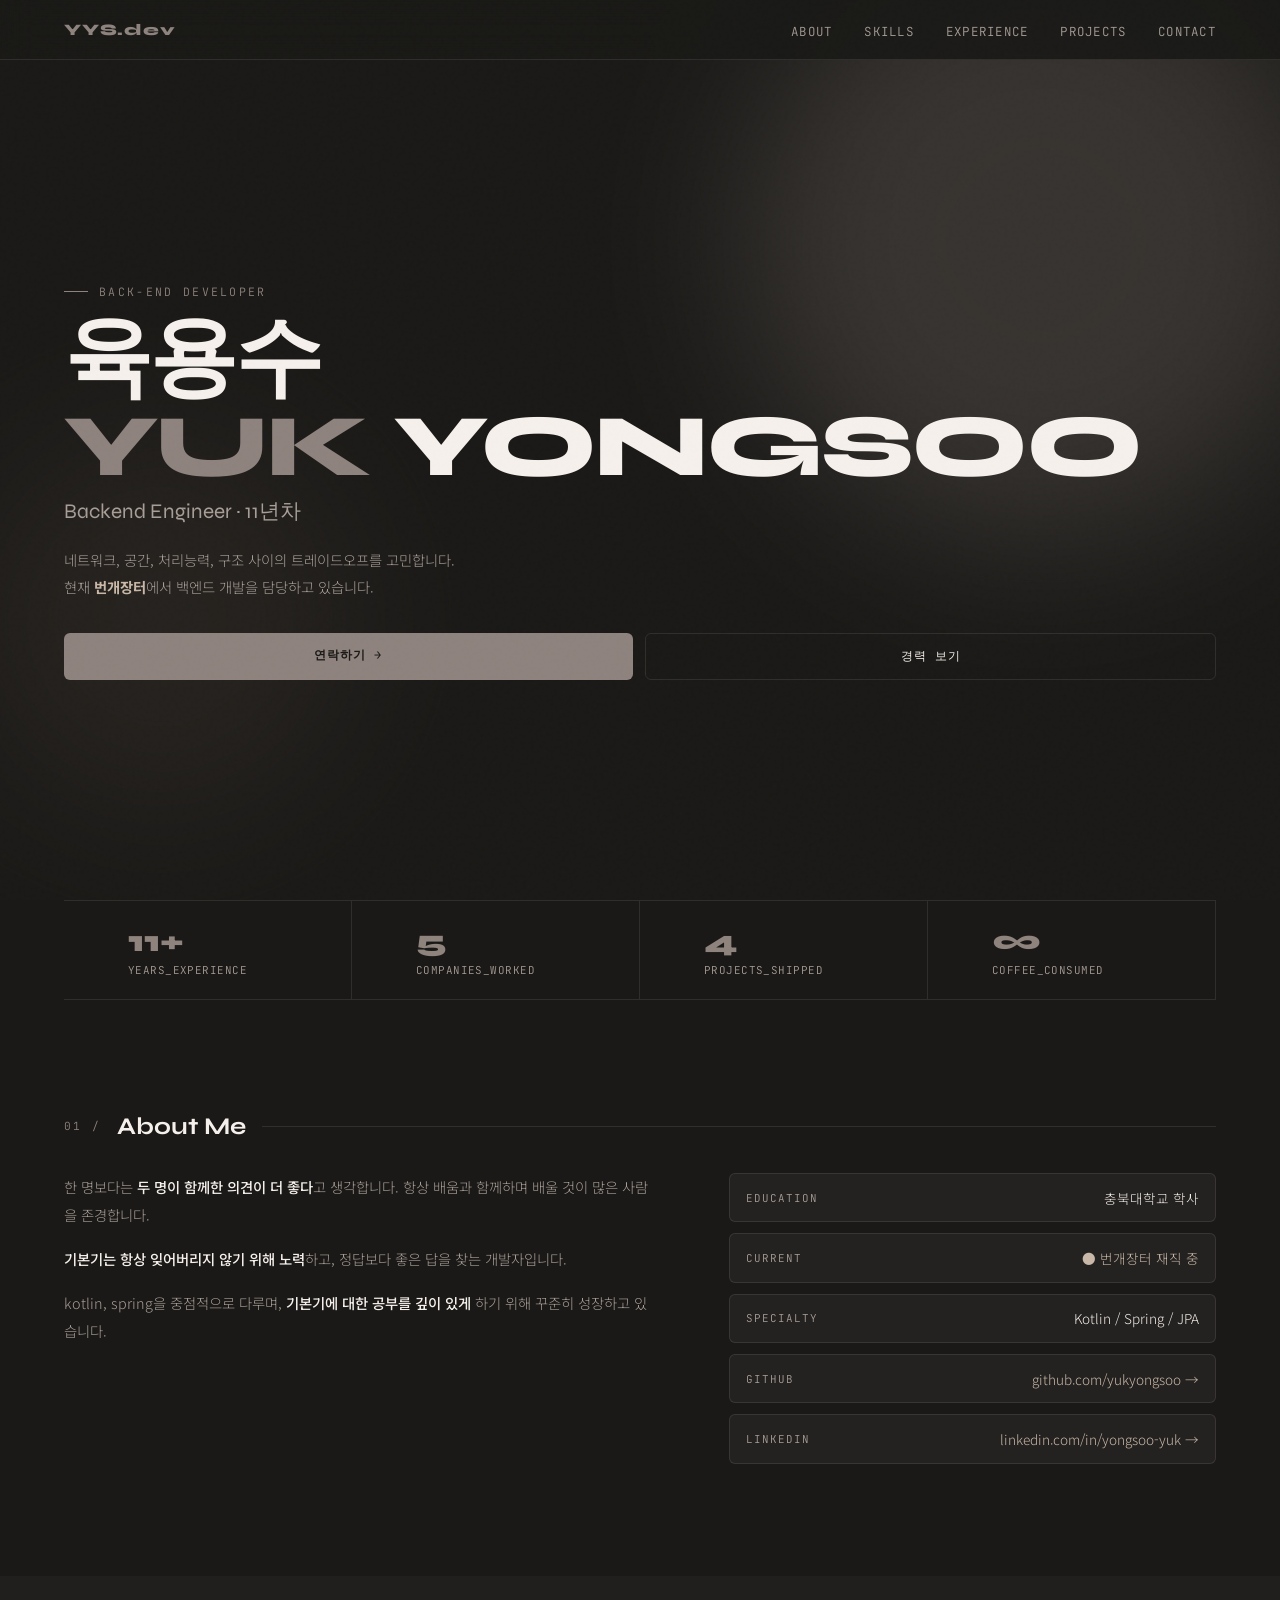
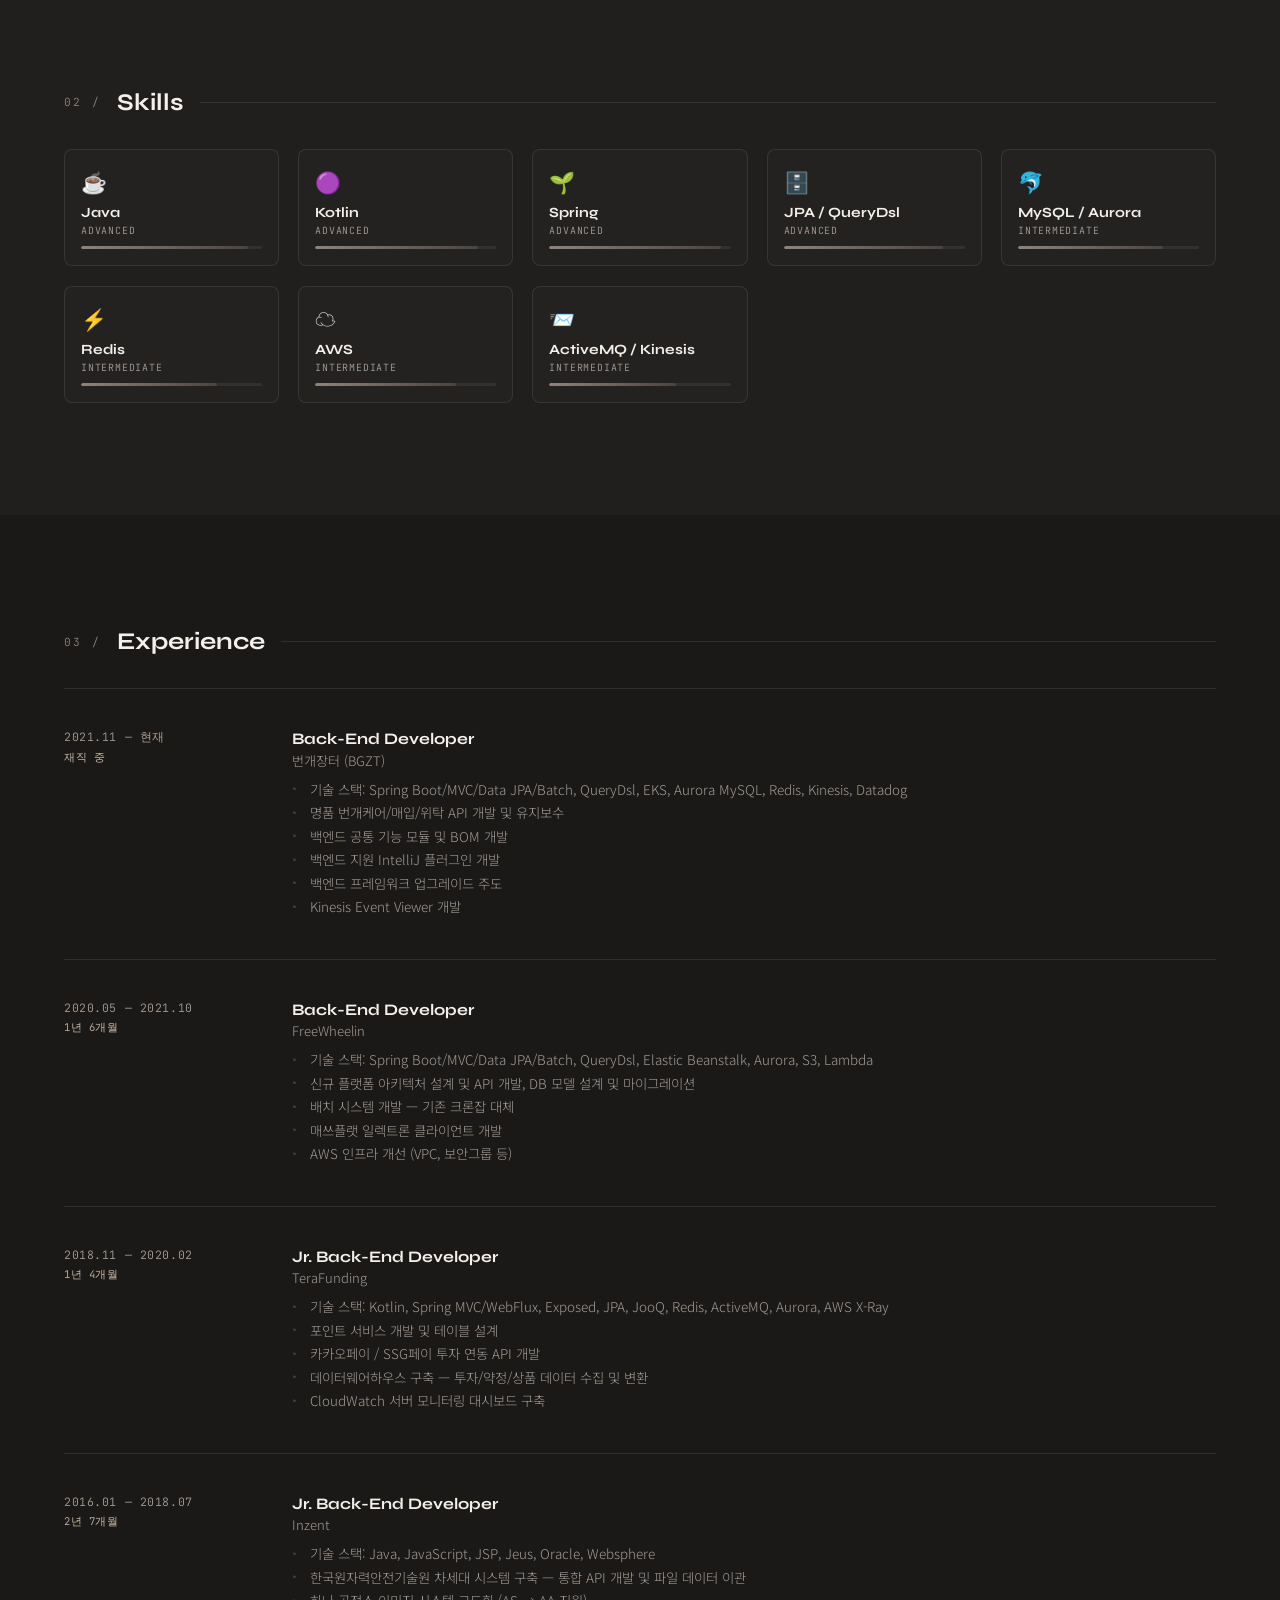
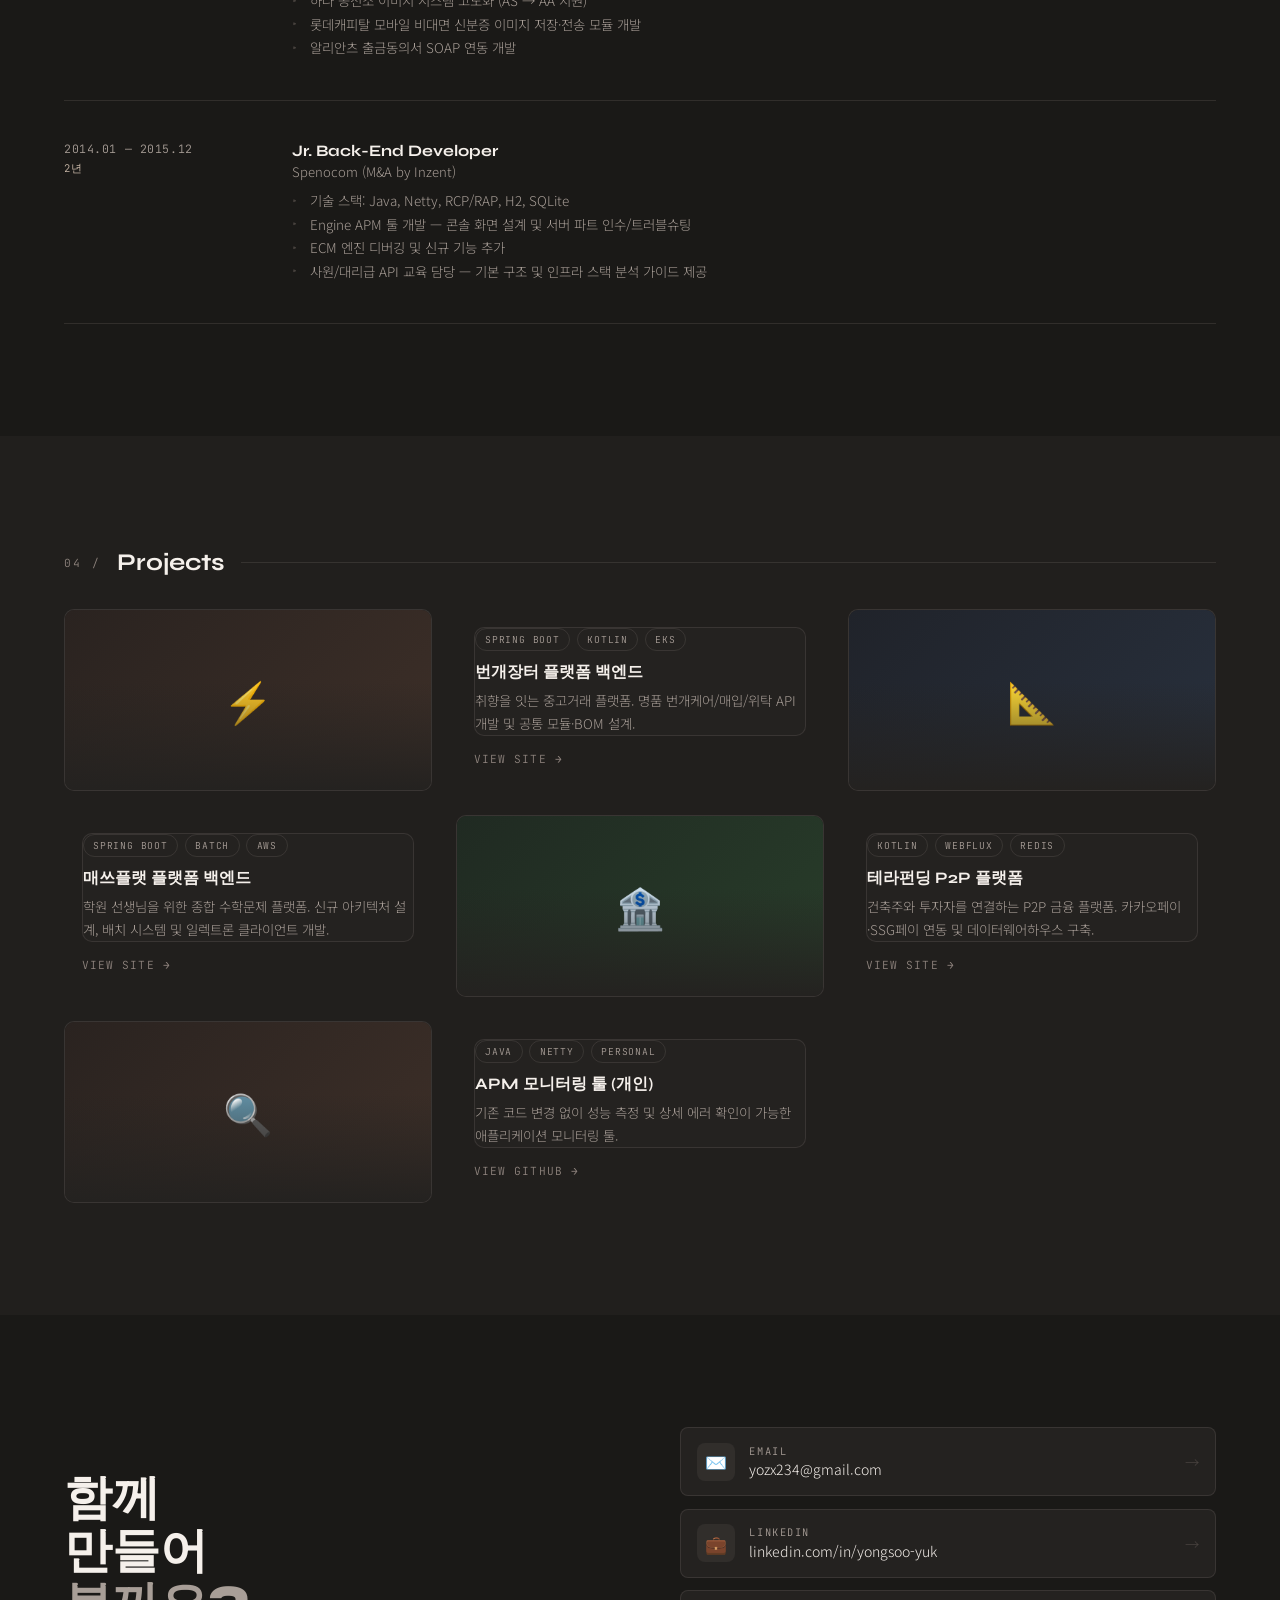
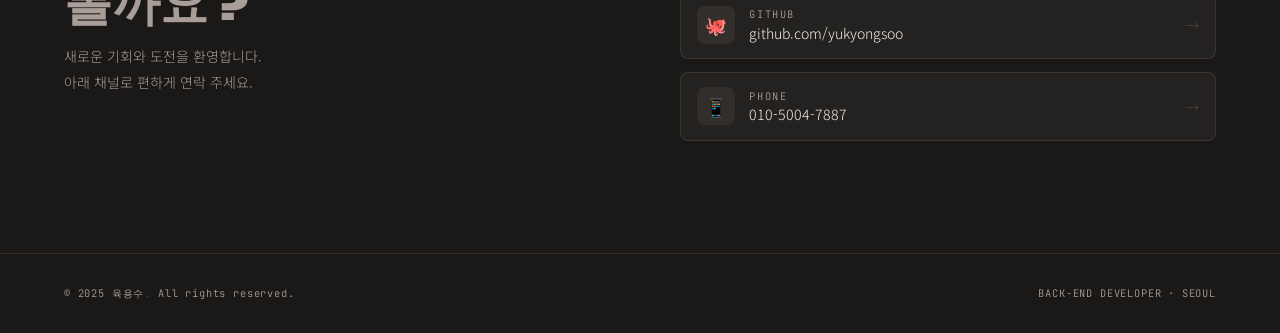
==== index.html @ a0ac0a95 "Add back-to-top button functionality and styles" ====
<!DOCTYPE html>
<html lang="ko">
<head>
  <meta charset="UTF-8" />
  <meta name="viewport" content="width=device-width, initial-scale=1.0"/>
  <title>육용수 | Backend Developer</title>
  <link href="https://fonts.googleapis.com/css2?family=Syne:wght@400;700;800&family=Noto+Sans+KR:wght@300;400;500;700&family=JetBrains+Mono:wght@400;600&display=swap" rel="stylesheet"/>
  <style>
    *, *::before, *::after { box-sizing: border-box; margin: 0; padding: 0; }

    :root {
      --bg: #1a1917;       /* 딥 웜 블랙 - 배경 */
      --bg2: #211f1d;      /* 카드 섹션 배경 */
      --accent: #8e837d;   /* 메인 포인트 — 웜 그레이 */
      --accent2: #c9b8a8;  /* 서브 포인트 — 밝은 샌드 (대비 강화) */
      --text: #f5f0eb;     /* 본문 텍스트 — 더 밝은 크림 */
      --muted: #a89e97;    /* 뮤트 텍스트 — 훨씬 밝게 (가독성 ↑) */
      --card: #242220;     /* 카드 배경 */
      --border: rgba(142,131,125,0.2);
      --sub: #4a4440;
      --px: 1.2rem;
    }

    html { scroll-behavior: smooth; }

    body {
      background: var(--bg);
      color: var(--text);
      font-family: 'Noto Sans KR', sans-serif;
      font-weight: 300;
      overflow-x: hidden;
      font-size: 15px;
    }

    /* ── NOISE OVERLAY ── */
    body::before {
      content: '';
      position: fixed; inset: 0;
      background-image: url("data:image/svg+xml,%3Csvg viewBox='0 0 256 256' xmlns='http://www.w3.org/2000/svg'%3E%3Cfilter id='noise'%3E%3CfeTurbulence type='fractalNoise' baseFrequency='0.9' numOctaves='4' stitchTiles='stitch'/%3E%3C/filter%3E%3Crect width='100%25' height='100%25' filter='url(%23noise)' opacity='0.04'/%3E%3C/svg%3E");
      pointer-events: none; z-index: 9999; opacity: 0.4;
    }

    /* ── NAV (mobile: logo + hamburger) ── */
    nav {
      position: fixed; top: 0; left: 0; right: 0;
      display: flex; justify-content: space-between; align-items: center;
      padding: 1rem var(--px);
      background: rgba(26,25,23,0.92);
      backdrop-filter: blur(16px);
      border-bottom: 1px solid var(--border);
      z-index: 200;
      animation: fadeDown 0.8s ease both;
    }
    .nav-logo {
      font-family: 'Syne', sans-serif;
      font-weight: 800; font-size: 1rem;
      letter-spacing: 0.05em;
      color: var(--accent);
    }

    /* hamburger */
    .hamburger {
      display: flex; flex-direction: column; gap: 5px;
      cursor: pointer; padding: 4px; background: none; border: none;
    }
    .hamburger span {
      display: block; width: 22px; height: 2px;
      background: var(--text); border-radius: 2px;      transition: all 0.3s;
    }
    .hamburger.open span:nth-child(1) { transform: translateY(7px) rotate(45deg); }
    .hamburger.open span:nth-child(2) { opacity: 0; }
    .hamburger.open span:nth-child(3) { transform: translateY(-7px) rotate(-45deg); }

    /* mobile drawer */
    .nav-drawer {
      position: fixed; top: 57px; left: 0; right: 0; bottom: 0;
      background: rgba(26,25,23,0.98);
      backdrop-filter: blur(20px);
      display: flex; flex-direction: column; justify-content: center; align-items: center;
      gap: 2.5rem;
      transform: translateX(100%);
      transition: transform 0.4s cubic-bezier(0.4,0,0.2,1);
      z-index: 199;
    }
    .nav-drawer.open { transform: translateX(0); }
    .nav-drawer a {
      font-family: 'Syne', sans-serif;
      font-size: 1.8rem; font-weight: 700;
      color: var(--muted); text-decoration: none;
      transition: color 0.3s;
    }
    .nav-drawer a:hover { color: var(--accent); }

    /* desktop nav links (hidden on mobile) */
    .nav-links { display: none; }

    /* ── HERO ── */
    .hero {
      min-height: 100svh;
      display: flex; flex-direction: column; justify-content: flex-end;
      padding: 5rem var(--px) 3rem;
      position: relative;
      overflow: hidden;
    }
    .hero-orb {
      position: absolute; border-radius: 50%;
      filter: blur(80px); opacity: 0.25; pointer-events: none;
    }
    .orb1 { width: 300px; height: 300px; background: #8e837d; top: -60px; right: -60px; }
    .orb2 { width: 250px; height: 250px; background: #4a3f38; bottom: 80px; left: -40px; }

    .hero-tag {
      font-family: 'JetBrains Mono', monospace;
      font-size: 0.72rem; color: var(--accent);
      letter-spacing: 0.2em; margin-bottom: 1rem;
      display: flex; align-items: center; gap: 0.7rem;
      animation: fadeUp 0.8s 0.2s ease both;
    }
    .hero-tag::before {
      content: ''; width: 1.5rem; height: 1px; background: var(--accent);
    }

    .hero-name {
      font-family: 'Syne', sans-serif;
      font-size: clamp(2.2rem, 10vw, 5.5rem);
      font-weight: 800; line-height: 1.0;
      letter-spacing: -0.03em;
      animation: fadeUp 0.8s 0.35s ease both;
    }
    .hero-name span { color: var(--accent); }

    .hero-title {
      font-family: 'Syne', sans-serif;
      font-size: clamp(1rem, 4vw, 1.3rem);
      color: var(--muted); font-weight: 400;
      margin-top: 0.4rem;
      animation: fadeUp 0.8s 0.5s ease both;
    }

    .hero-desc {
      line-height: 1.85;
      color: var(--muted); margin-top: 1.4rem; font-size: 0.9rem;
      animation: fadeUp 0.8s 0.65s ease both;
    }

    .hero-cta {
      display: flex; gap: 0.8rem; margin-top: 2rem;
      animation: fadeUp 0.8s 0.8s ease both;
    }
    .btn {
      flex: 1; text-align: center;
      padding: 0.9rem 1rem; border-radius: 6px;
      font-family: 'JetBrains Mono', monospace;
      font-size: 0.75rem; letter-spacing: 0.08em;
      cursor: pointer; transition: all 0.3s; text-decoration: none;
      -webkit-tap-highlight-color: transparent;
    }
    .btn-primary {
      background: var(--accent); color: #1a1917;
      border: none; font-weight: 600;
    }
    .btn-primary:active { background: var(--accent2); transform: scale(0.97); }
    .btn-outline {
      background: transparent; color: var(--text);
      border: 1px solid var(--border);
    }
    .btn-outline:active { border-color: var(--accent); color: var(--accent); }

    /* ── STATS BAR (2x2 grid on mobile) ── */
    .stats {
      display: grid; grid-template-columns: 1fr 1fr;
      border-top: 1px solid var(--border);
      border-left: 1px solid var(--border);
      margin: 0;
      animation: fadeUp 0.8s 1s ease both;
    }
    .stat {
      padding: 1.4rem var(--px);
      border-right: 1px solid var(--border);
      border-bottom: 1px solid var(--border);
      transition: background 0.3s;
    }
    .stat:active { background: var(--card); }
    .stat-num {
      font-family: 'Syne', sans-serif;
      font-size: 1.9rem; font-weight: 800;
      color: var(--accent);
    }
    .stat-label {
      font-size: 0.68rem; color: var(--muted);
      margin-top: 0.2rem; font-family: 'JetBrains Mono', monospace;
      letter-spacing: 0.04em;
    }

    /* ── SECTION COMMON ── */
    section { padding: 3.5rem var(--px); }
    .section-header {
      display: flex; align-items: center; gap: 1rem;
      margin-bottom: 2rem;
    }
    .section-num {
      font-family: 'JetBrains Mono', monospace;
      font-size: 0.7rem; color: var(--accent); letter-spacing: 0.2em;
      white-space: nowrap;
    }
    .section-title {
      font-family: 'Syne', sans-serif;
      font-size: 1.5rem; font-weight: 700;
    }
    .section-line { flex: 1; height: 1px; background: var(--border); }

    /* ── ABOUT (stacked on mobile) ── */
    .about-grid {
      display: flex; flex-direction: column; gap: 2rem;
    }
    .about-text { line-height: 1.95; color: var(--muted); font-size: 0.9rem; }
    .about-text p + p { margin-top: 1rem; }
    .about-text strong { color: var(--text); font-weight: 500; }

    .info-list { display: flex; flex-direction: column; gap: 0.7rem; }
    .info-item {
      display: flex; justify-content: space-between; align-items: center;
      padding: 0.85rem 1rem;
      background: var(--card); border: 1px solid var(--border);
      border-radius: 6px; transition: border-color 0.3s;
      gap: 1rem;
    }
    .info-item:active { border-color: var(--sub); }
    .info-key {
      font-family: 'JetBrains Mono', monospace;
      font-size: 0.68rem; color: var(--muted); letter-spacing: 0.1em;
      flex-shrink: 0;
    }
    .info-val { font-size: 0.85rem; color: var(--text); text-align: right; }

    /* ── SKILLS (2 col grid) ── */
    .skills-grid {
      display: grid; grid-template-columns: 1fr 1fr; gap: 0.8rem;
    }
    .skill-card {
      background: var(--card); border: 1px solid var(--border);
      border-radius: 8px; padding: 1rem;
      transition: all 0.3s; position: relative; overflow: hidden;
    }
    .skill-card::after {
      content: ''; position: absolute;
      bottom: 0; left: 0; right: 0; height: 2px;
      background: linear-gradient(90deg, var(--accent), var(--sub));
      transform: scaleX(0); transform-origin: left;
      transition: transform 0.4s;
    }
    .skill-card:active { border-color: rgba(142,131,125,0.5); }
    .skill-card:active::after { transform: scaleX(1); }
    .skill-icon { font-size: 1.3rem; margin-bottom: 0.5rem; }
    .skill-name {
      font-family: 'Syne', sans-serif;
      font-size: 0.88rem; font-weight: 700; margin-bottom: 0.2rem;
    }
    .skill-level {
      font-family: 'JetBrains Mono', monospace;
      font-size: 0.62rem; color: var(--muted); letter-spacing: 0.08em;
    }
    .skill-bar {
      margin-top: 0.6rem; height: 3px;
      background: rgba(142,131,125,0.15); border-radius: 99px; overflow: hidden;
    }
    .skill-fill {
      height: 100%;
      background: linear-gradient(90deg, var(--accent), var(--sub));
      border-radius: 99px;
      animation: barFill 1.2s ease both;
    }

    /* ── PROJECTS (single col scroll on mobile) ── */
    .projects-grid {
      display: flex; flex-direction: column; gap: 1rem;
    }
    .project-card {
      background: var(--card); border: 1px solid var(--border);
      border-radius: 10px; overflow: hidden;
      transition: all 0.3s; cursor: pointer;
    }
    .project-card:active { border-color: var(--accent); }
    .project-thumb {
      height: 130px; display: flex; align-items: center; justify-content: center;
      font-size: 2.5rem; position: relative; overflow: hidden;
    }
    .project-thumb::after {
      content: ''; position: absolute; inset: 0;
      background: linear-gradient(180deg, transparent 40%, var(--card));
    }
    .p1 { background: linear-gradient(135deg, #2a2320, #3d2f28); }
    .p2 { background: linear-gradient(135deg, #20232a, #28303d); }
    .p3 { background: linear-gradient(135deg, #202a22, #283d2a); }
    .project-body { padding: 1.1rem; }
    .project-tags { display: flex; gap: 0.4rem; flex-wrap: wrap; margin-bottom: 0.7rem; }
    .tag {
      font-family: 'JetBrains Mono', monospace;
      font-size: 0.6rem; letter-spacing: 0.08em;
      padding: 0.25rem 0.6rem; border-radius: 99px;
      border: 1px solid var(--border); color: var(--muted);
    }
    .project-name {
      font-family: 'Syne', sans-serif;
      font-size: 1rem; font-weight: 700; margin-bottom: 0.4rem;
    }
    .project-desc { font-size: 0.84rem; color: var(--muted); line-height: 1.7; }
    .project-link {
      display: inline-flex; align-items: center; gap: 0.4rem;
      margin-top: 1rem;
      font-family: 'JetBrains Mono', monospace;
      font-size: 0.7rem; color: var(--accent); letter-spacing: 0.1em;
      text-decoration: none;
    }

    /* ── EXPERIENCE (stacked on mobile) ── */
    .exp-list { display: flex; flex-direction: column; gap: 0; }
    .exp-item {
      display: flex; flex-direction: column;
      gap: 0.6rem; padding: 1.8rem 0;
      border-bottom: 1px solid var(--border);
    }
    .exp-item:first-child { border-top: 1px solid var(--border); }
    .exp-period {
      font-family: 'JetBrains Mono', monospace;
      font-size: 0.72rem; color: var(--muted); letter-spacing: 0.05em;
      display: flex; align-items: center; gap: 0.8rem;
    }
    .exp-period span {
      display: inline-block; color: var(--accent2);
      background: rgba(142,131,125,0.12); padding: 0.15rem 0.5rem;
      border-radius: 4px; font-size: 0.66rem;
    }
    .exp-role {
      font-family: 'Syne', sans-serif;
      font-size: 1rem; font-weight: 700; margin-bottom: 0.15rem;
    }
    .exp-company { font-size: 0.82rem; color: var(--muted); margin-bottom: 0.5rem; }
    .exp-bullets { list-style: none; }
    .exp-bullets li {
      font-size: 0.84rem; color: var(--muted); line-height: 1.75;
      padding-left: 1.1rem; position: relative;
    }
    .exp-bullets li::before {
      content: '▸'; position: absolute; left: 0; color: var(--sub); font-size: 0.65rem; top: 0.1rem;
    }

    /* ── CONTACT (stacked) ── */
    .contact-wrap {
      display: flex; flex-direction: column; gap: 2rem;
    }
    .contact-headline {
      font-family: 'Syne', sans-serif;
      font-size: clamp(2.2rem, 11vw, 3rem); font-weight: 800; line-height: 1.1;
    }
    .contact-headline span { color: var(--muted); }
    .contact-sub { color: var(--muted); margin-top: 0.8rem; font-size: 0.88rem; line-height: 1.8; }
    .contact-links { display: flex; flex-direction: column; gap: 0.8rem; }
    .contact-link {
      display: flex; align-items: center; gap: 0.9rem;
      padding: 0.9rem 1rem;
      background: var(--card); border: 1px solid var(--border);
      border-radius: 8px; text-decoration: none;
      transition: all 0.2s;
      -webkit-tap-highlight-color: transparent;
    }
    .contact-link:active { border-color: var(--accent); background: rgba(142,131,125,0.06); }
    .cl-icon {
      width: 38px; height: 38px; flex-shrink: 0;
      background: rgba(142,131,125,0.12); border-radius: 8px;
      display: flex; align-items: center; justify-content: center;
      font-size: 1.1rem;
    }
    .cl-info { flex: 1; min-width: 0; }
    .cl-label {
      font-family: 'JetBrains Mono', monospace;
      font-size: 0.65rem; color: var(--muted); letter-spacing: 0.15em;
    }
    .cl-val { font-size: 0.88rem; color: var(--text); margin-top: 0.1rem; white-space: nowrap; overflow: hidden; text-overflow: ellipsis; }
    .cl-arrow { color: var(--sub); font-size: 0.9rem; flex-shrink: 0; }

    /* ── FOOTER ── */
    footer {
      padding: 1.5rem var(--px);
      border-top: 1px solid var(--border);
      display: flex; flex-direction: column; gap: 0.3rem; align-items: center; text-align: center;
    }
    footer p {
      font-family: 'JetBrains Mono', monospace;
      font-size: 0.65rem; color: var(--muted); letter-spacing: 0.08em;
    }
    .footer-dot { color: var(--sub); }

    /* ── ANIMATIONS ── */
    @keyframes fadeUp {
      from { opacity: 0; transform: translateY(24px); }
      to   { opacity: 1; transform: translateY(0); }
    }
    @keyframes fadeDown {
      from { opacity: 0; transform: translateY(-16px); }
      to   { opacity: 1; transform: translateY(0); }
    }
    @keyframes barFill {
      from { width: 0; }
    }

    /* scroll reveal */
    .reveal {
      opacity: 0; transform: translateY(30px);
      transition: opacity 0.8s ease, transform 0.8s ease;
    }

    /* ── DESKTOP BREAKPOINT ── */
    @media (min-width: 768px) {
      :root { --px: 4rem; }
      nav { padding: 1.2rem 4rem; }
      .hamburger { display: none; }
      .nav-drawer { display: none !important; }
      .nav-links {
        display: flex; gap: 2rem; list-style: none;
        position: static; background: none; transform: none;
      }
      .nav-links a {
        font-family: 'JetBrains Mono', monospace;
        font-size: 0.78rem; color: var(--muted);
        text-decoration: none; letter-spacing: 0.1em;
        transition: color 0.3s;
      }
      .nav-links a:hover { color: var(--accent); }
      .hero { padding: 10rem 4rem 6rem; justify-content: center; }
      .orb1 { width: 600px; height: 600px; }
      .orb2 { width: 400px; height: 400px; }
      .stats { grid-template-columns: 1fr 1fr 1fr 1fr; border-left: none; margin: 0 4rem; }
      section { padding: 7rem 4rem; }
      .about-grid { display: grid; grid-template-columns: 1.2fr 1fr; gap: 5rem; }
      .skills-grid { grid-template-columns: repeat(auto-fill, minmax(200px, 1fr)); gap: 1.2rem; }
      .projects-grid { display: grid; grid-template-columns: repeat(auto-fill, minmax(320px, 1fr)); gap: 1.5rem; flex-direction: unset; }
      .exp-item { flex-direction: row; gap: 3rem; padding: 2.5rem 0; }
      .exp-period { flex-shrink: 0; width: 180px; flex-direction: column; display: block; }
      .exp-period span { display: block; margin-top: 0.3rem; background: none; padding: 0; }
      .contact-wrap { display: grid; grid-template-columns: 1fr 1fr; gap: 5rem; align-items: center; }
      footer { flex-direction: row; justify-content: space-between; padding: 2rem 4rem; }
      .project-thumb { height: 180px; }
    }
    .reveal.visible { opacity: 1; transform: none; }  
    .top-btn {
  position: fixed; bottom: 1.5rem; right: 1.5rem;
  width: 44px; height: 44px; border-radius: 50%;
  background: var(--accent); color: var(--bg);
  display: flex; align-items: center; justify-content: center;
  font-size: 1.1rem; font-weight: 700;
  text-decoration: none;
  box-shadow: 0 4px 20px rgba(0,0,0,0.3);
  opacity: 0; pointer-events: none;
  transition: opacity 0.3s, transform 0.3s;
  z-index: 150;
}
.top-btn.visible { opacity: 1; pointer-events: auto; }
.top-btn:hover { transform: translateY(-3px); background: var(--accent2); }
  </style>
</head>
<body>

<!-- NAV -->
<nav>
  <div class="nav-logo">YYS.dev</div>
  <ul class="nav-links">
    <li><a href="#about">ABOUT</a></li>
    <li><a href="#skills">SKILLS</a></li>
    <li><a href="#experience">EXPERIENCE</a></li>
    <li><a href="#projects">PROJECTS</a></li>
    <li><a href="#contact">CONTACT</a></li>
  </ul>
  <button class="hamburger" id="hamburger" aria-label="메뉴 열기">
    <span></span><span></span><span></span>
  </button>
</nav>

<!-- MOBILE DRAWER -->
<div class="nav-drawer" id="navDrawer">
  <a href="#about" class="drawer-link">ABOUT</a>
  <a href="#skills" class="drawer-link">SKILLS</a>
  <a href="#experience" class="drawer-link">EXPERIENCE</a>
  <a href="#projects" class="drawer-link">PROJECTS</a>
  <a href="#contact" class="drawer-link">CONTACT</a>
</div>

<!-- HERO -->
<section class="hero">
  <div class="hero-orb orb1"></div>
  <div class="hero-orb orb2"></div>
  <p class="hero-tag">BACK-END DEVELOPER</p>
  <h1 class="hero-name">육용수<br><span>YUK</span> YONGSOO</h1>
  <p class="hero-title">Backend Engineer · 11년차</p>
  <p class="hero-desc">
    네트워크, 공간, 처리능력, 구조 사이의 트레이드오프를 고민합니다.<br>
    현재 <strong style="color:var(--accent2)">번개장터</strong>에서 백엔드 개발을 담당하고 있습니다.
  </p>
  <div class="hero-cta">
    <a href="#contact" class="btn btn-primary">연락하기 →</a>
    <a href="#experience" class="btn btn-outline">경력 보기</a>
  </div>
</section>

<!-- STATS -->
<div class="stats reveal">
  <div class="stat">
    <div class="stat-num">11+</div>
    <div class="stat-label">YEARS_EXPERIENCE</div>
  </div>
  <div class="stat">
    <div class="stat-num">5</div>
    <div class="stat-label">COMPANIES_WORKED</div>
  </div>
  <div class="stat">
    <div class="stat-num">4</div>
    <div class="stat-label">PROJECTS_SHIPPED</div>
  </div>
  <div class="stat">
    <div class="stat-num">∞</div>
    <div class="stat-label">COFFEE_CONSUMED</div>
  </div>
</div>

<!-- ABOUT -->
<section id="about">
  <div class="section-header reveal">
    <span class="section-num">01 /</span>
    <h2 class="section-title">About Me</h2>
    <div class="section-line"></div>
  </div>
  <div class="about-grid reveal">
    <div class="about-text">
      <p>한 명보다는 <strong>두 명이 함께한 의견이 더 좋다</strong>고 생각합니다. 항상 배움과 함께하며 배울 것이 많은 사람을 존경합니다.</p>
      <p><strong>기본기는 항상 잊어버리지 않기 위해 노력</strong>하고, 정답보다 좋은 답을 찾는 개발자입니다.</p>
      <p>kotlin, spring을 중점적으로 다루며, <strong>기본기에 대한 공부를 깊이 있게</strong> 하기 위해 꾸준히 성장하고 있습니다.</p>
    </div>
    <div class="info-list">
      <div class="info-item">
        <span class="info-key">EDUCATION</span>
        <span class="info-val">충북대학교 학사</span>
      </div>
      <div class="info-item">
        <span class="info-key">CURRENT</span>
        <span class="info-val" style="color:var(--accent2)">● 번개장터 재직 중</span>
      </div>
      <div class="info-item">
        <span class="info-key">SPECIALTY</span>
        <span class="info-val">Kotlin / Spring / JPA</span>
      </div>
      <a href="https://github.com/yukyongsoo" target="_blank" class="info-item" style="text-decoration:none;">
        <span class="info-key">GITHUB</span>
        <span class="info-val" style="color:var(--accent2)">github.com/yukyongsoo →</span>
      </a>
      <a href="https://www.linkedin.com/in/yongsoo-yuk-320853166" target="_blank" class="info-item" style="text-decoration:none;">
        <span class="info-key">LINKEDIN</span>
        <span class="info-val" style="color:var(--accent2)">linkedin.com/in/yongsoo-yuk →</span>
      </a>
    </div>
  </div>
</section>

<!-- SKILLS -->
<section id="skills" style="background: var(--bg2);">
  <div class="section-header reveal">
    <span class="section-num">02 /</span>
    <h2 class="section-title">Skills</h2>
    <div class="section-line"></div>
  </div>
  <div class="skills-grid reveal">
    <div class="skill-card">
      <div class="skill-icon">☕</div>
      <div class="skill-name">Java</div>
      <div class="skill-level">ADVANCED</div>
      <div class="skill-bar"><div class="skill-fill" style="width:92%"></div></div>
    </div>
    <div class="skill-card">
      <div class="skill-icon">🟣</div>
      <div class="skill-name">Kotlin</div>
      <div class="skill-level">ADVANCED</div>
      <div class="skill-bar"><div class="skill-fill" style="width:90%"></div></div>
    </div>
    <div class="skill-card">
      <div class="skill-icon">🌱</div>
      <div class="skill-name">Spring</div>
      <div class="skill-level">ADVANCED</div>
      <div class="skill-bar"><div class="skill-fill" style="width:95%"></div></div>
    </div>
    <div class="skill-card">
      <div class="skill-icon">🗄️</div>
      <div class="skill-name">JPA / QueryDsl</div>
      <div class="skill-level">ADVANCED</div>
      <div class="skill-bar"><div class="skill-fill" style="width:88%"></div></div>
    </div>
    <div class="skill-card">
      <div class="skill-icon">🐬</div>
      <div class="skill-name">MySQL / Aurora</div>
      <div class="skill-level">INTERMEDIATE</div>
      <div class="skill-bar"><div class="skill-fill" style="width:80%"></div></div>
    </div>
    <div class="skill-card">
      <div class="skill-icon">⚡</div>
      <div class="skill-name">Redis</div>
      <div class="skill-level">INTERMEDIATE</div>
      <div class="skill-bar"><div class="skill-fill" style="width:75%"></div></div>
    </div>
    <div class="skill-card">
      <div class="skill-icon">☁️</div>
      <div class="skill-name">AWS</div>
      <div class="skill-level">INTERMEDIATE</div>
      <div class="skill-bar"><div class="skill-fill" style="width:78%"></div></div>
    </div>
    <div class="skill-card">
      <div class="skill-icon">📨</div>
      <div class="skill-name">ActiveMQ / Kinesis</div>
      <div class="skill-level">INTERMEDIATE</div>
      <div class="skill-bar"><div class="skill-fill" style="width:70%"></div></div>
    </div>
  </div>
</section>

<!-- EXPERIENCE -->
<section id="experience">
  <div class="section-header reveal">
    <span class="section-num">03 /</span>
    <h2 class="section-title">Experience</h2>
    <div class="section-line"></div>
  </div>
  <div class="exp-list reveal">
    <div class="exp-item">
      <div class="exp-period">
        2021.11 — 현재
        <span>재직 중</span>
      </div>
      <div>
        <div class="exp-role">Back-End Developer</div>
        <div class="exp-company">번개장터 (BGZT)</div>
        <ul class="exp-bullets">
          <li>기술 스택: Spring Boot/MVC/Data JPA/Batch, QueryDsl, EKS, Aurora MySQL, Redis, Kinesis, Datadog</li>
          <li>명품 번개케어/매입/위탁 API 개발 및 유지보수</li>
          <li>백엔드 공통 기능 모듈 및 BOM 개발</li>
          <li>백엔드 지원 IntelliJ 플러그인 개발</li>
          <li>백엔드 프레임워크 업그레이드 주도</li>
          <li>Kinesis Event Viewer 개발</li>
        </ul>
      </div>
    </div>
    <div class="exp-item">
      <div class="exp-period">
        2020.05 — 2021.10
        <span>1년 6개월</span>
      </div>
      <div>
        <div class="exp-role">Back-End Developer</div>
        <div class="exp-company">FreeWheelin</div>
        <ul class="exp-bullets">
          <li>기술 스택: Spring Boot/MVC/Data JPA/Batch, QueryDsl, Elastic Beanstalk, Aurora, S3, Lambda</li>
          <li>신규 플랫폼 아키텍처 설계 및 API 개발, DB 모델 설계 및 마이그레이션</li>
          <li>배치 시스템 개발 — 기존 크론잡 대체</li>
          <li>매쓰플랫 일렉트론 클라이언트 개발</li>
          <li>AWS 인프라 개선 (VPC, 보안그룹 등)</li>
        </ul>
      </div>
    </div>
    <div class="exp-item">
      <div class="exp-period">
        2018.11 — 2020.02
        <span>1년 4개월</span>
      </div>
      <div>
        <div class="exp-role">Jr. Back-End Developer</div>
        <div class="exp-company">TeraFunding</div>
        <ul class="exp-bullets">
          <li>기술 스택: Kotlin, Spring MVC/WebFlux, Exposed, JPA, JooQ, Redis, ActiveMQ, Aurora, AWS X-Ray</li>
          <li>포인트 서비스 개발 및 테이블 설계</li>
          <li>카카오페이 / SSG페이 투자 연동 API 개발</li>
          <li>데이터웨어하우스 구축 — 투자/약정/상품 데이터 수집 및 변환</li>
          <li>CloudWatch 서버 모니터링 대시보드 구축</li>
        </ul>
      </div>
    </div>
    <div class="exp-item">
      <div class="exp-period">
        2016.01 — 2018.07
        <span>2년 7개월</span>
      </div>
      <div>
        <div class="exp-role">Jr. Back-End Developer</div>
        <div class="exp-company">Inzent</div>
        <ul class="exp-bullets">
          <li>기술 스택: Java, JavaScript, JSP, Jeus, Oracle, Websphere</li>
          <li>한국원자력안전기술원 차세대 시스템 구축 — 통합 API 개발 및 파일 데이터 이관</li>
          <li>하나 공전소 이미지 시스템 고도화 (AS → AA 지원)</li>
          <li>롯데캐피탈 모바일 비대면 신분증 이미지 저장·전송 모듈 개발</li>
          <li>알리안츠 출금동의서 SOAP 연동 개발</li>
        </ul>
      </div>
    </div>
    <div class="exp-item">
      <div class="exp-period">
        2014.01 — 2015.12
        <span>2년</span>
      </div>
      <div>
        <div class="exp-role">Jr. Back-End Developer</div>
        <div class="exp-company">Spenocom (M&A by Inzent)</div>
        <ul class="exp-bullets">
          <li>기술 스택: Java, Netty, RCP/RAP, H2, SQLite</li>
          <li>Engine APM 툴 개발 — 콘솔 화면 설계 및 서버 파트 인수/트러블슈팅</li>
          <li>ECM 엔진 디버깅 및 신규 기능 추가</li>
          <li>사원/대리급 API 교육 담당 — 기본 구조 및 인프라 스택 분석 가이드 제공</li>
        </ul>
      </div>
    </div>
  </div>
</section>

<!-- PROJECTS -->
<section id="projects" style="background: var(--bg2);">
  <div class="section-header reveal">
    <span class="section-num">04 /</span>
    <h2 class="section-title">Projects</h2>
    <div class="section-line"></div>
  </div>
  <div class="projects-grid reveal">
    <a href="https://m.bunjang.co.kr" class="project-card" target="_blank" style="text-decoration:none;color:inherit;display:block;">
      <div class="project-thumb p1">⚡</div>
      <div class="project-body">
        <div class="project-tags">
          <span class="tag">SPRING BOOT</span>
          <span class="tag">KOTLIN</span>
          <span class="tag">EKS</span>
        </div>
        <div class="project-name">번개장터 플랫폼 백엔드</div>
        <p class="project-desc">취향을 잇는 중고거래 플랫폼. 명품 번개케어/매입/위탁 API 개발 및 공통 모듈·BOM 설계.</p>
        <a href="https://m.bunjang.co.kr" class="project-link" target="_blank">VIEW SITE →</a>
      </div>
    </a>
    <a href="https://mathflat.com/" class="project-card" target="_blank" style="text-decoration:none;color:inherit;display:block;">
      <div class="project-thumb p2">📐</div>
      <div class="project-body">
        <div class="project-tags">
          <span class="tag">SPRING BOOT</span>
          <span class="tag">BATCH</span>
          <span class="tag">AWS</span>
        </div>
        <div class="project-name">매쓰플랫 플랫폼 백엔드</div>
        <p class="project-desc">학원 선생님을 위한 종합 수학문제 플랫폼. 신규 아키텍처 설계, 배치 시스템 및 일렉트론 클라이언트 개발.</p>
        <a href="https://mathflat.com/" class="project-link" target="_blank">VIEW SITE →</a>
      </div>
    </a>
    <a href="https://terafunding.com/" class="project-card" target="_blank" style="text-decoration:none;color:inherit;display:block;">
      <div class="project-thumb p3">🏦</div>
      <div class="project-body">
        <div class="project-tags">
          <span class="tag">KOTLIN</span>
          <span class="tag">WEBFLUX</span>
          <span class="tag">REDIS</span>
        </div>
        <div class="project-name">테라펀딩 P2P 플랫폼</div>
        <p class="project-desc">건축주와 투자자를 연결하는 P2P 금융 플랫폼. 카카오페이·SSG페이 연동 및 데이터웨어하우스 구축.</p>
        <a href="https://terafunding.com/" class="project-link" target="_blank">VIEW SITE →</a>
      </div>
    </a>
    <a href="https://github.com/yukyongsoo" class="project-card" target="_blank" style="text-decoration:none;color:inherit;display:block;">
      <div class="project-thumb p1">🔍</div>
      <div class="project-body">
        <div class="project-tags">
          <span class="tag">JAVA</span>
          <span class="tag">NETTY</span>
          <span class="tag">PERSONAL</span>
        </div>
        <div class="project-name">APM 모니터링 툴 (개인)</div>
        <p class="project-desc">기존 코드 변경 없이 성능 측정 및 상세 에러 확인이 가능한 애플리케이션 모니터링 툴.</p>
        <a href="https://github.com/yukyongsoo" class="project-link" target="_blank">VIEW GITHUB →</a>
      </div>
    </a>
  </div>
</section>

<!-- CONTACT -->
<section id="contact">
  <div class="contact-wrap reveal">
    <div>
      <h2 class="contact-headline">함께<br>만들어<br><span>볼까요?</span></h2>
      <p class="contact-sub">새로운 기회와 도전을 환영합니다.<br>아래 채널로 편하게 연락 주세요.</p>
    </div>
    <div class="contact-links">
      <a href="mailto:yozx234@gmail.com" class="contact-link">
        <div class="cl-icon">✉️</div>
        <div class="cl-info">
          <div class="cl-label">EMAIL</div>
          <div class="cl-val">yozx234@gmail.com</div>
        </div>
        <span class="cl-arrow">→</span>
      </a>
      <a href="https://www.linkedin.com/in/yongsoo-yuk-320853166" class="contact-link" target="_blank">
        <div class="cl-icon">💼</div>
        <div class="cl-info">
          <div class="cl-label">LINKEDIN</div>
          <div class="cl-val">linkedin.com/in/yongsoo-yuk</div>
        </div>
        <span class="cl-arrow">→</span>
      </a>
      <a href="https://github.com/yukyongsoo" class="contact-link" target="_blank">
        <div class="cl-icon">🐙</div>
        <div class="cl-info">
          <div class="cl-label">GITHUB</div>
          <div class="cl-val">github.com/yukyongsoo</div>
        </div>
        <span class="cl-arrow">→</span>
      </a>
      <a href="tel:010-5004-7887" class="contact-link">
        <div class="cl-icon">📱</div>
        <div class="cl-info">
          <div class="cl-label">PHONE</div>
          <div class="cl-val">010-5004-7887</div>
        </div>
        <span class="cl-arrow">→</span>
      </a>
    </div>
  </div>
</section>

<!-- FOOTER -->
<footer>
  <p>© 2025 육용수<span class="footer-dot">.</span> All rights reserved.</p>
  <p>BACK-END DEVELOPER · SEOUL</p>
</footer>
  <a href="#" class="top-btn" id="topBtn" aria-label="맨 위로">↑</a>

<script>
  const hamburger = document.getElementById('hamburger');
  const drawer = document.getElementById('navDrawer');

  hamburger.addEventListener('click', () => {
    hamburger.classList.toggle('open');
    drawer.classList.toggle('open');
    document.body.style.overflow = drawer.classList.contains('open') ? 'hidden' : '';
  });

  document.querySelectorAll('.drawer-link').forEach(link => {
    link.addEventListener('click', () => {
      hamburger.classList.remove('open');
      drawer.classList.remove('open');
      document.body.style.overflow = '';
    });
  });

  const observer = new IntersectionObserver((entries) => {
    entries.forEach(e => {
      if (e.isIntersecting) e.target.classList.add('visible');
    });
  }, { threshold: 0.08 });

  document.querySelectorAll('.reveal').forEach(el => observer.observe(el));
  const topBtn = document.getElementById('topBtn');
window.addEventListener('scroll', () => {
  topBtn.classList.toggle('visible', window.scrollY > 300);
});
</script>
</body>
</html>
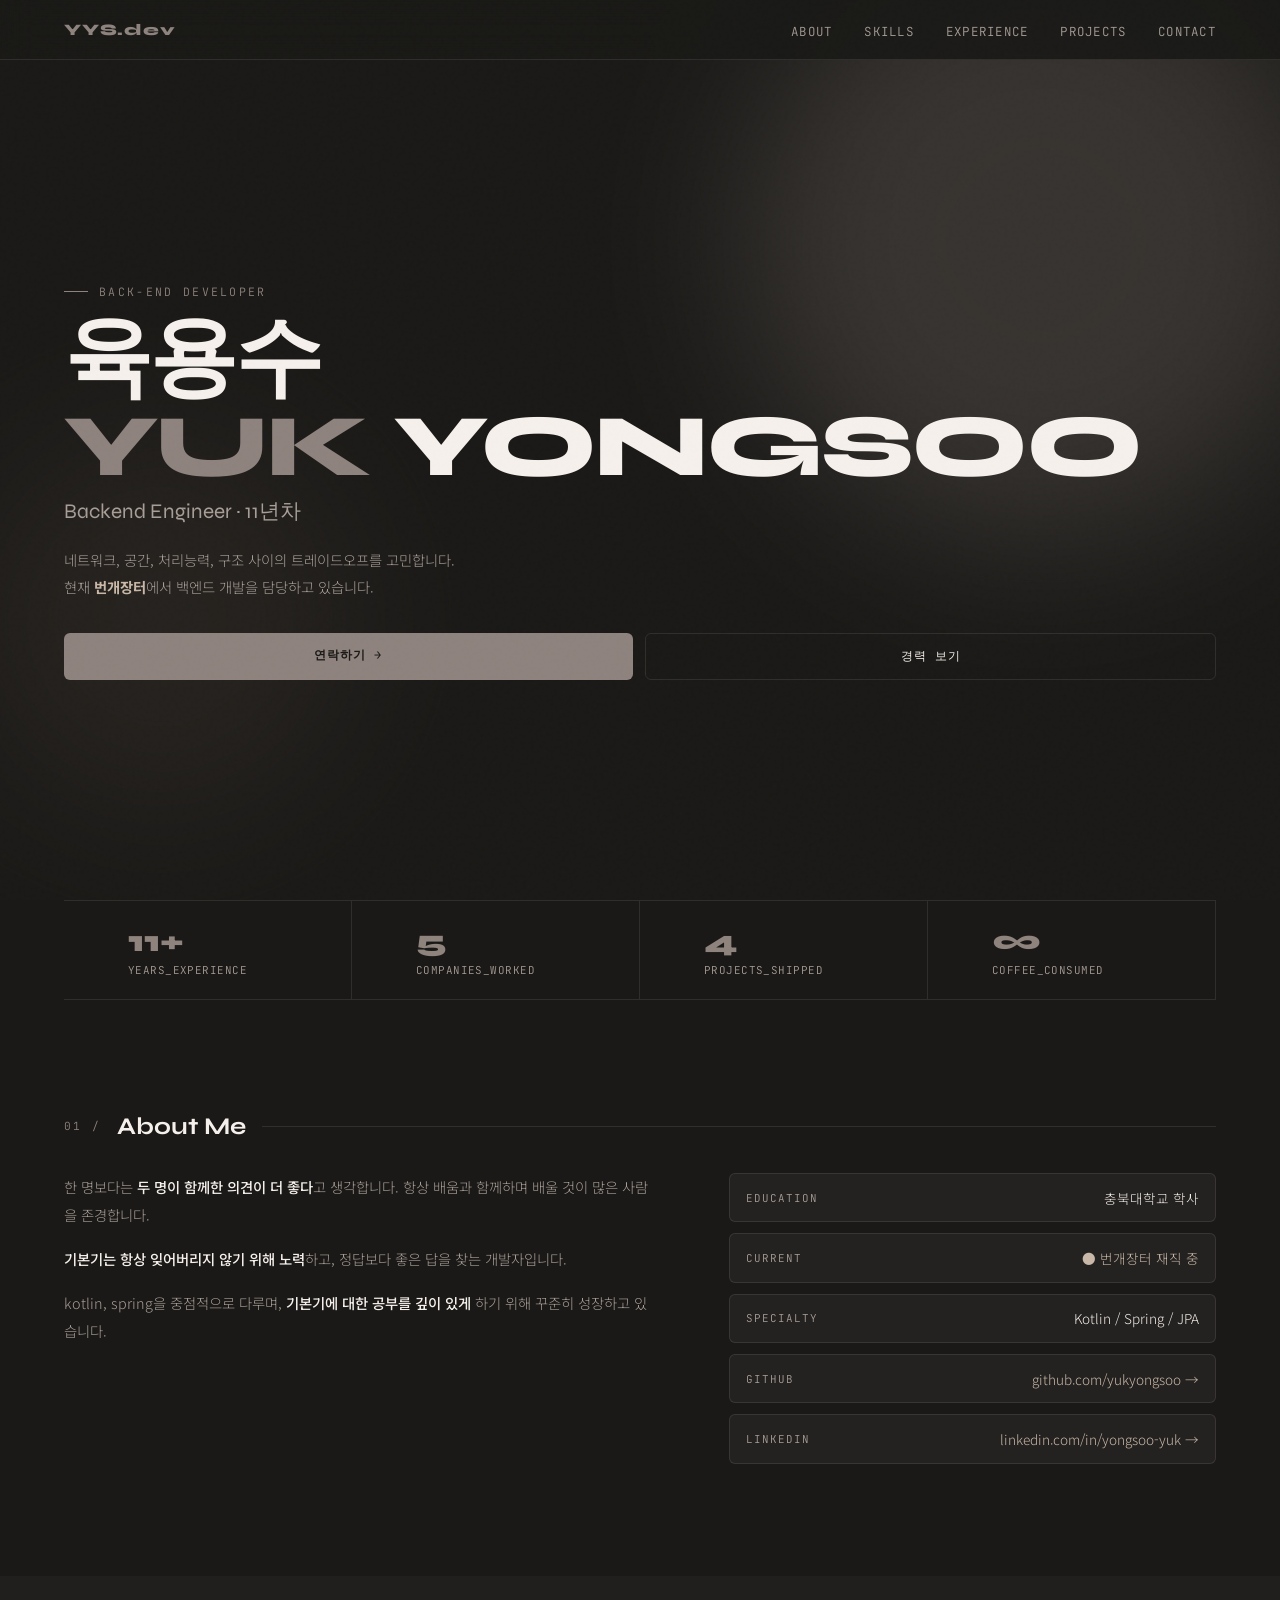
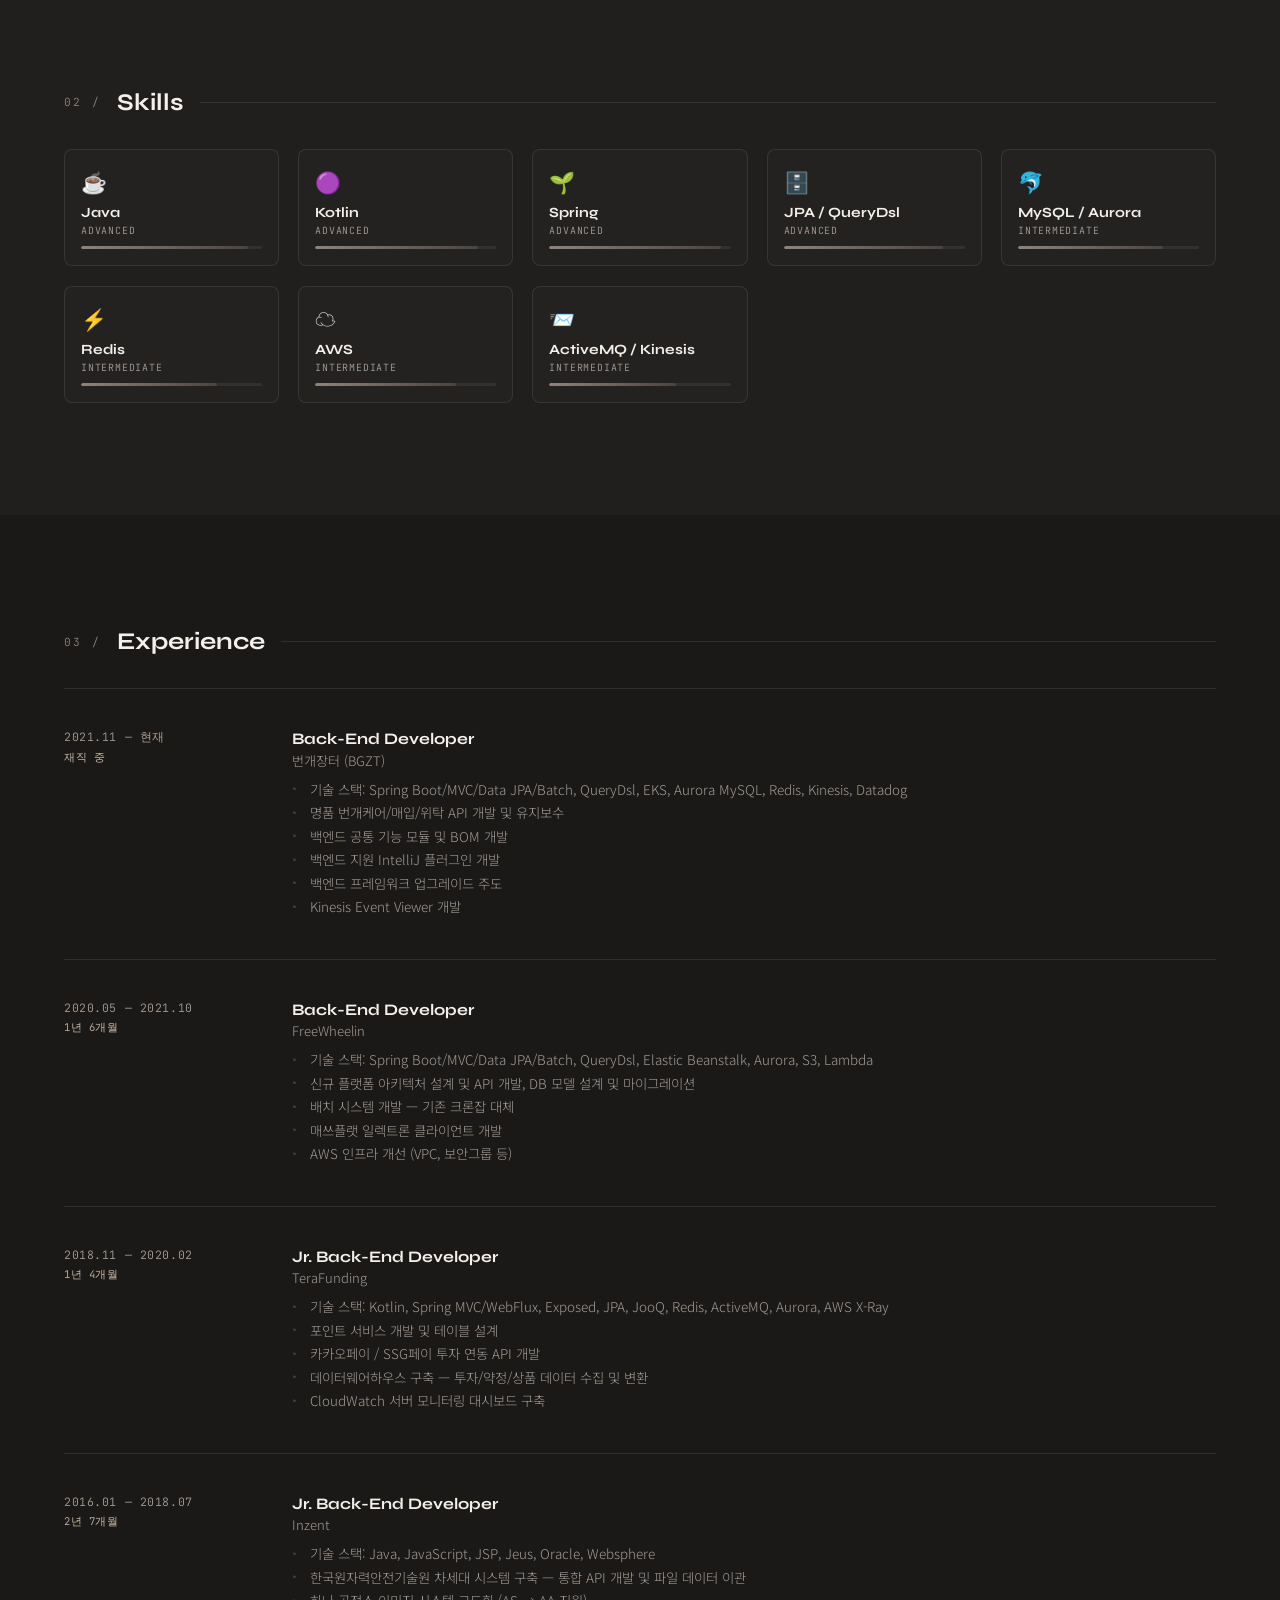
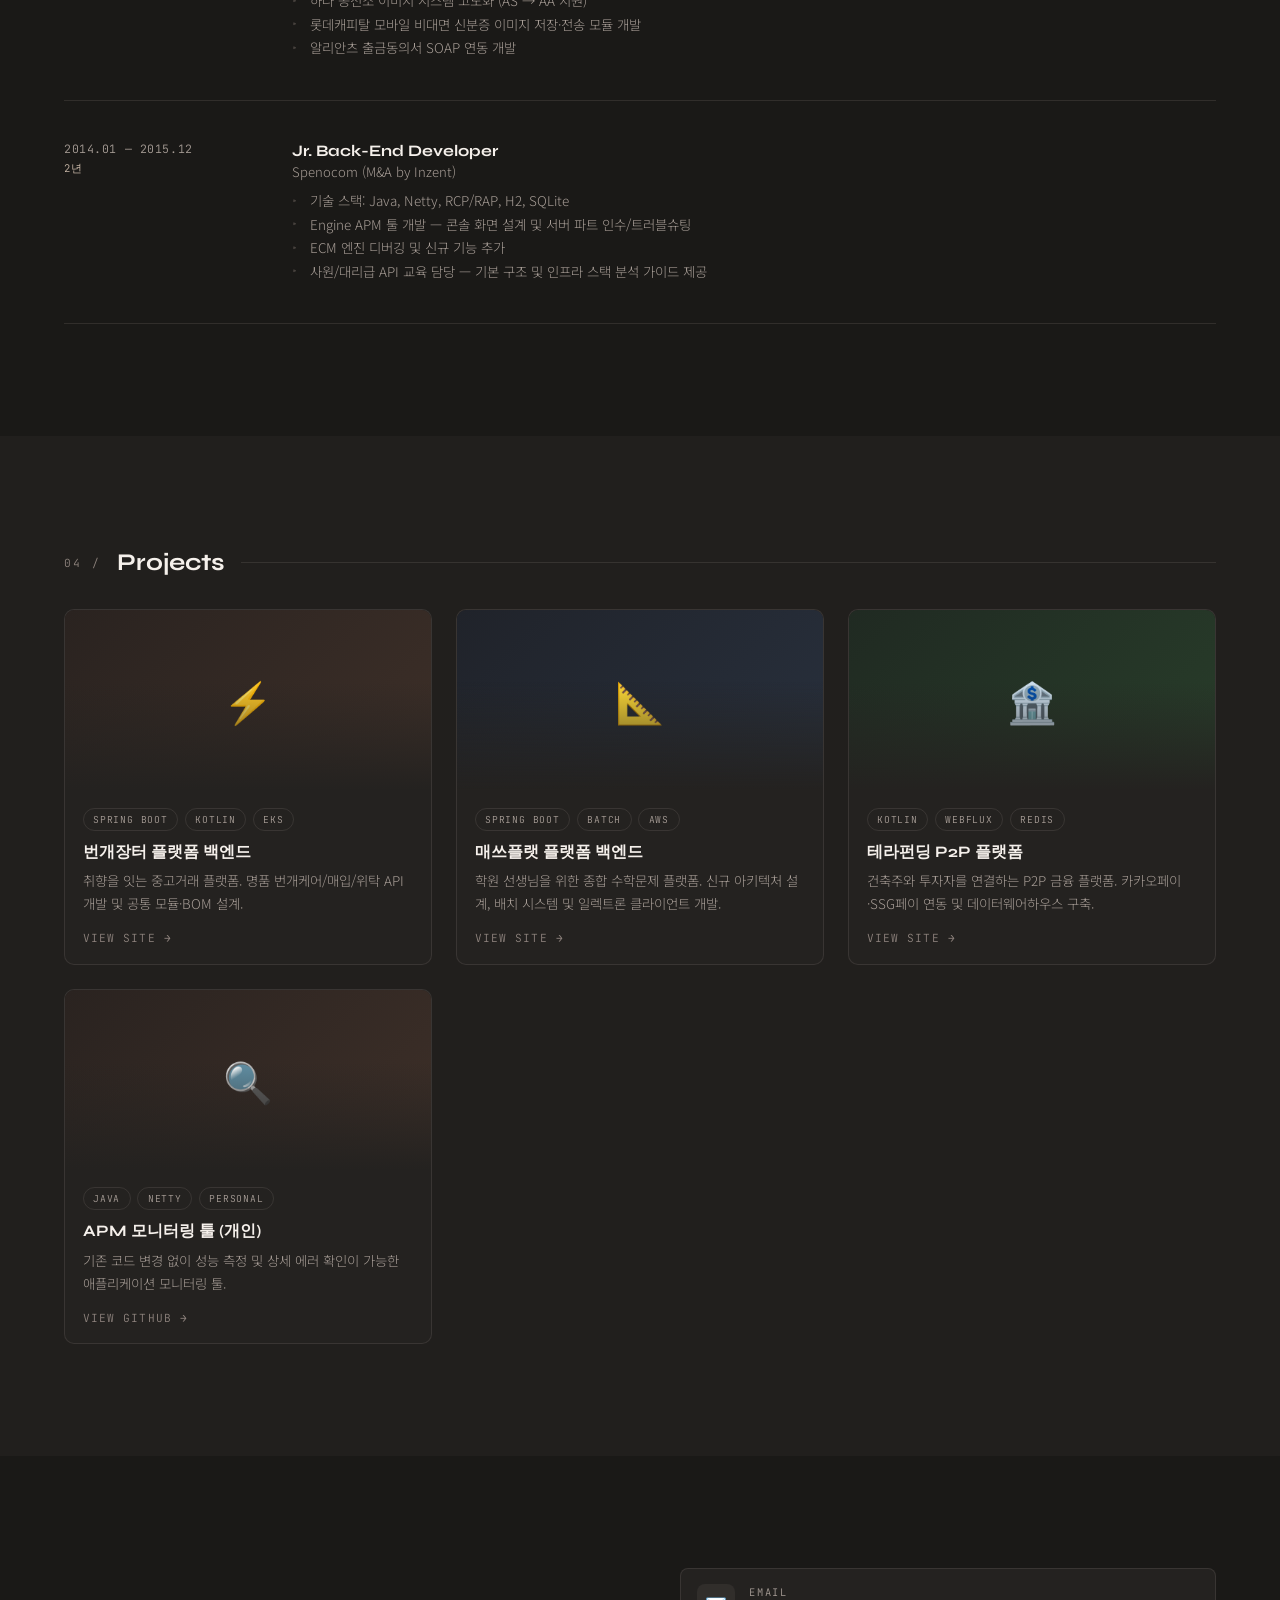
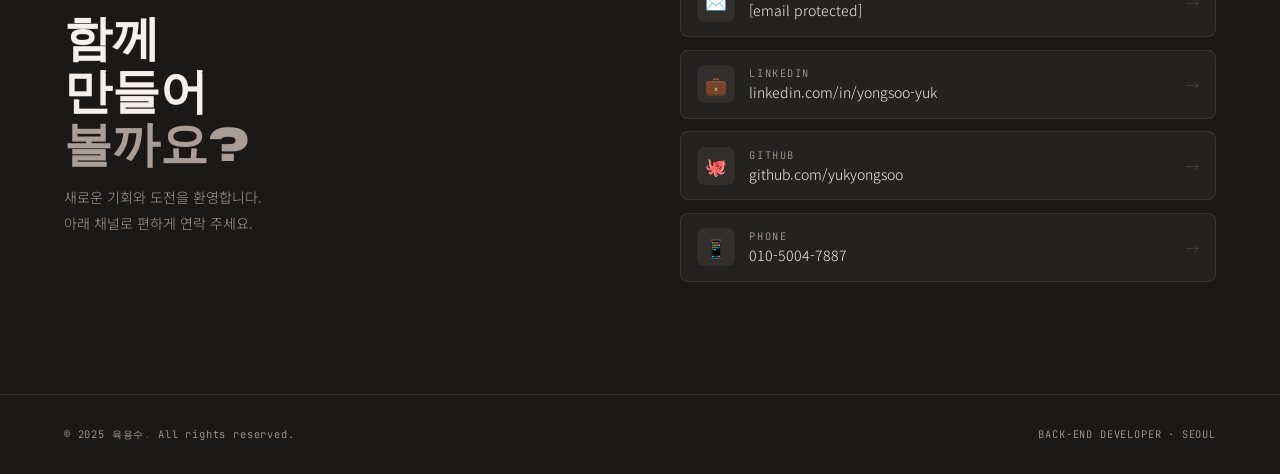
==== commit f9819f6c: "Refactor top button and update project links" ====
--- a/index.html
+++ b/index.html
@@ -442,22 +442,23 @@
       footer { flex-direction: row; justify-content: space-between; padding: 2rem 4rem; }
       .project-thumb { height: 180px; }
     }
-    .reveal.visible { opacity: 1; transform: none; }  
+    /* ── TOP BUTTON ── */
     .top-btn {
-  position: fixed; bottom: 1.5rem; right: 1.5rem;
-  width: 44px; height: 44px; border-radius: 50%;
-  background: var(--accent); color: var(--bg);
-  display: flex; align-items: center; justify-content: center;
-  font-size: 1.1rem; font-weight: 700;
-  text-decoration: none;
-  box-shadow: 0 4px 20px rgba(0,0,0,0.3);
-  opacity: 0; pointer-events: none;
-  transition: opacity 0.3s, transform 0.3s;
-  z-index: 150;
-}
-.top-btn.visible { opacity: 1; pointer-events: auto; }
-.top-btn:hover { transform: translateY(-3px); background: var(--accent2); }
-  </style>
+      position: fixed; bottom: 1.5rem; right: 1.5rem;
+      width: 44px; height: 44px; border-radius: 50%;
+      background: var(--accent); color: var(--bg);
+      display: flex; align-items: center; justify-content: center;
+      font-size: 1.1rem; font-weight: 700;
+      text-decoration: none;
+      box-shadow: 0 4px 20px rgba(0,0,0,0.3);
+      opacity: 0; pointer-events: none;
+      transition: opacity 0.3s, transform 0.3s;
+      z-index: 150;
+    }
+    .top-btn.visible { opacity: 1; pointer-events: auto; }
+    .top-btn:hover { transform: translateY(-3px); background: var(--accent2); }
+
+    .reveal.visible { opacity: 1; transform: none; }  </style>
 </head>
 <body>
 
@@ -733,7 +734,7 @@
         </div>
         <div class="project-name">번개장터 플랫폼 백엔드</div>
         <p class="project-desc">취향을 잇는 중고거래 플랫폼. 명품 번개케어/매입/위탁 API 개발 및 공통 모듈·BOM 설계.</p>
-        <a href="https://m.bunjang.co.kr" class="project-link" target="_blank">VIEW SITE →</a>
+        <span class="project-link">VIEW SITE →</span>
       </div>
     </a>
     <a href="https://mathflat.com/" class="project-card" target="_blank" style="text-decoration:none;color:inherit;display:block;">
@@ -746,7 +747,7 @@
         </div>
         <div class="project-name">매쓰플랫 플랫폼 백엔드</div>
         <p class="project-desc">학원 선생님을 위한 종합 수학문제 플랫폼. 신규 아키텍처 설계, 배치 시스템 및 일렉트론 클라이언트 개발.</p>
-        <a href="https://mathflat.com/" class="project-link" target="_blank">VIEW SITE →</a>
+        <span class="project-link">VIEW SITE →</span>
       </div>
     </a>
     <a href="https://terafunding.com/" class="project-card" target="_blank" style="text-decoration:none;color:inherit;display:block;">
@@ -759,7 +760,7 @@
         </div>
         <div class="project-name">테라펀딩 P2P 플랫폼</div>
         <p class="project-desc">건축주와 투자자를 연결하는 P2P 금융 플랫폼. 카카오페이·SSG페이 연동 및 데이터웨어하우스 구축.</p>
-        <a href="https://terafunding.com/" class="project-link" target="_blank">VIEW SITE →</a>
+        <span class="project-link">VIEW SITE →</span>
       </div>
     </a>
     <a href="https://github.com/yukyongsoo" class="project-card" target="_blank" style="text-decoration:none;color:inherit;display:block;">
@@ -772,7 +773,7 @@
         </div>
         <div class="project-name">APM 모니터링 툴 (개인)</div>
         <p class="project-desc">기존 코드 변경 없이 성능 측정 및 상세 에러 확인이 가능한 애플리케이션 모니터링 툴.</p>
-        <a href="https://github.com/yukyongsoo" class="project-link" target="_blank">VIEW GITHUB →</a>
+        <span class="project-link">VIEW GITHUB →</span>
       </div>
     </a>
   </div>
@@ -786,11 +787,11 @@
       <p class="contact-sub">새로운 기회와 도전을 환영합니다.<br>아래 채널로 편하게 연락 주세요.</p>
     </div>
     <div class="contact-links">
-      <a href="mailto:yozx234@gmail.com" class="contact-link">
+      <a href="/cdn-cgi/l/email-protection#1e677164662c2d2a5e79737f7772307d7173" class="contact-link">
         <div class="cl-icon">✉️</div>
         <div class="cl-info">
           <div class="cl-label">EMAIL</div>
-          <div class="cl-val">yozx234@gmail.com</div>
+          <div class="cl-val"><span class="__cf_email__" data-cfemail="3a4355404208090e7a5d575b535614595557">[email&#160;protected]</span></div>
         </div>
         <span class="cl-arrow">→</span>
       </a>
@@ -827,7 +828,8 @@
   <p>© 2025 육용수<span class="footer-dot">.</span> All rights reserved.</p>
   <p>BACK-END DEVELOPER · SEOUL</p>
 </footer>
-  <a href="#" class="top-btn" id="topBtn" aria-label="맨 위로">↑</a>
+
+<a href="#" class="top-btn" id="topBtn" aria-label="맨 위로">↑</a>
 
 <script>
   const hamburger = document.getElementById('hamburger');
@@ -854,10 +856,13 @@
   }, { threshold: 0.08 });
 
   document.querySelectorAll('.reveal').forEach(el => observer.observe(el));
+
   const topBtn = document.getElementById('topBtn');
-window.addEventListener('scroll', () => {
-  topBtn.classList.toggle('visible', window.scrollY > 300);
-});
+  if (topBtn) {
+    window.addEventListener('scroll', () => {
+      topBtn.classList.toggle('visible', window.scrollY > 300);
+    });
+  }
 </script>
 </body>
 </html>
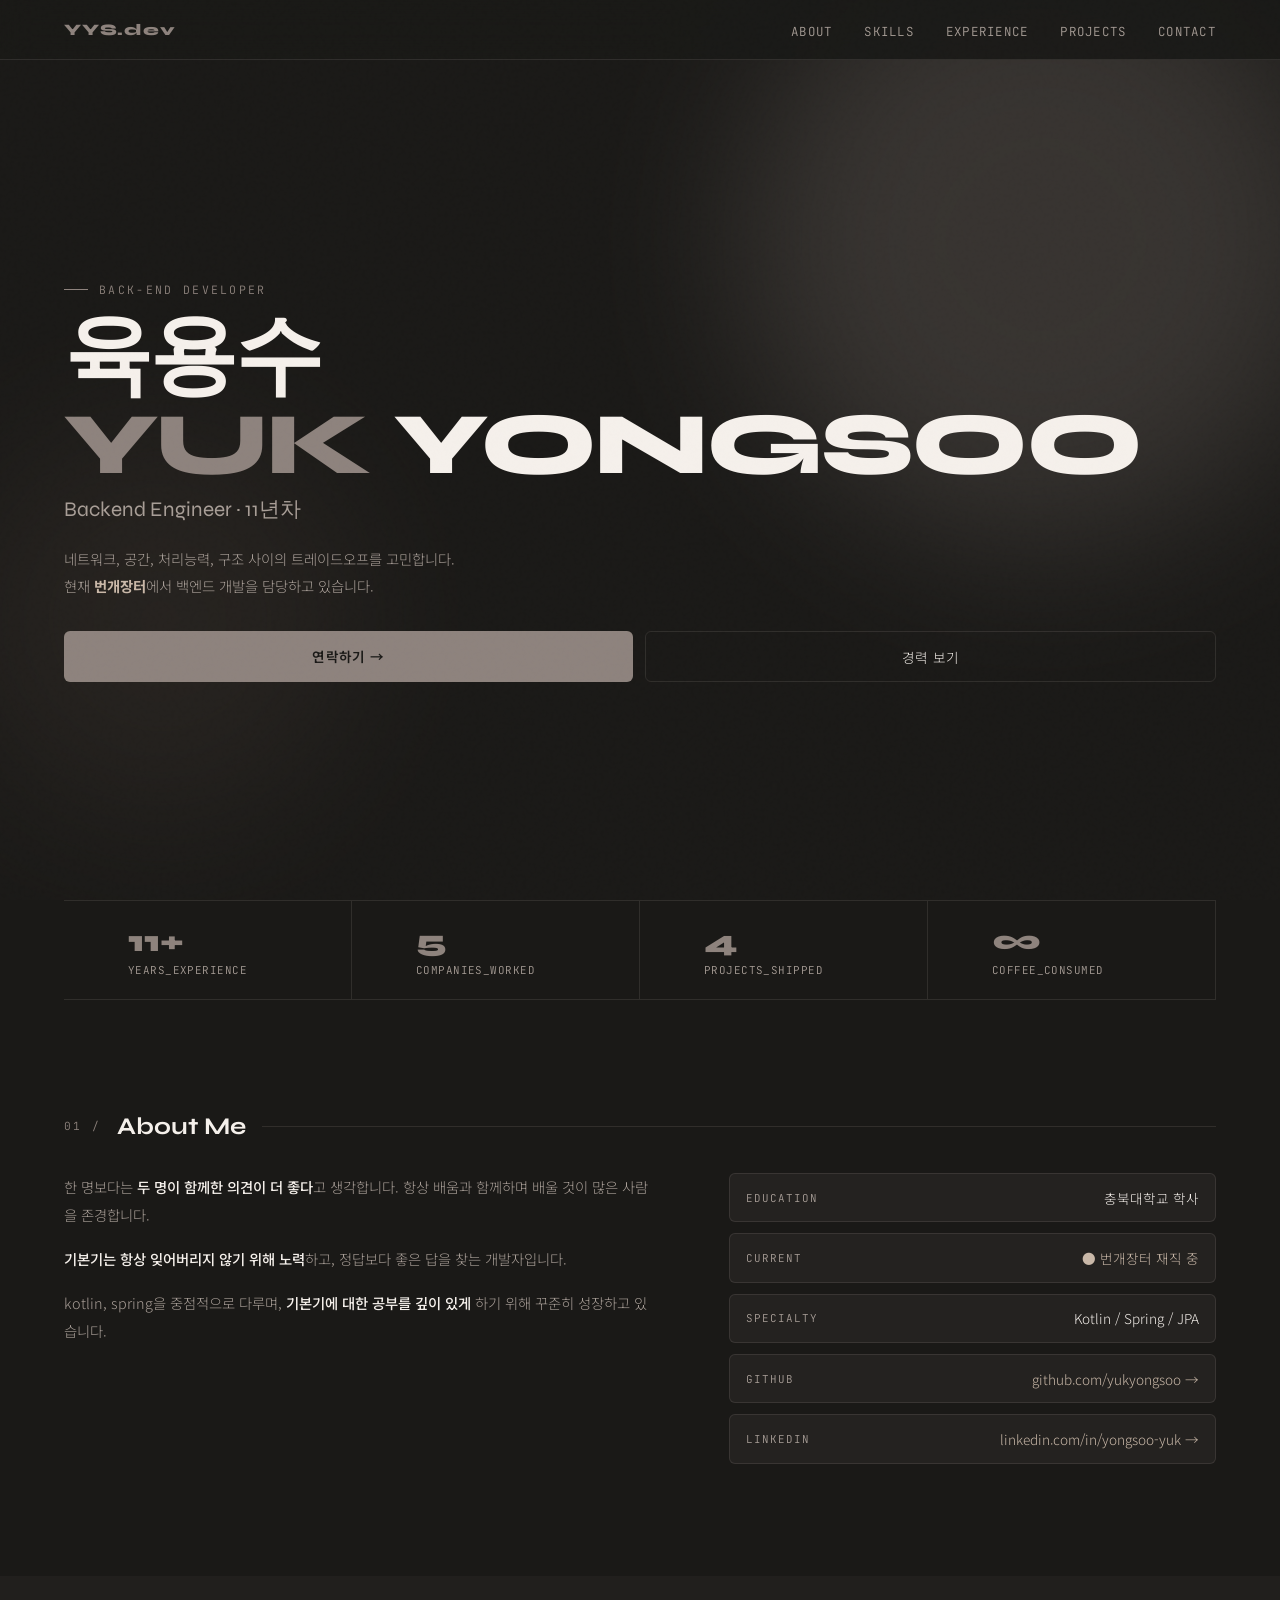
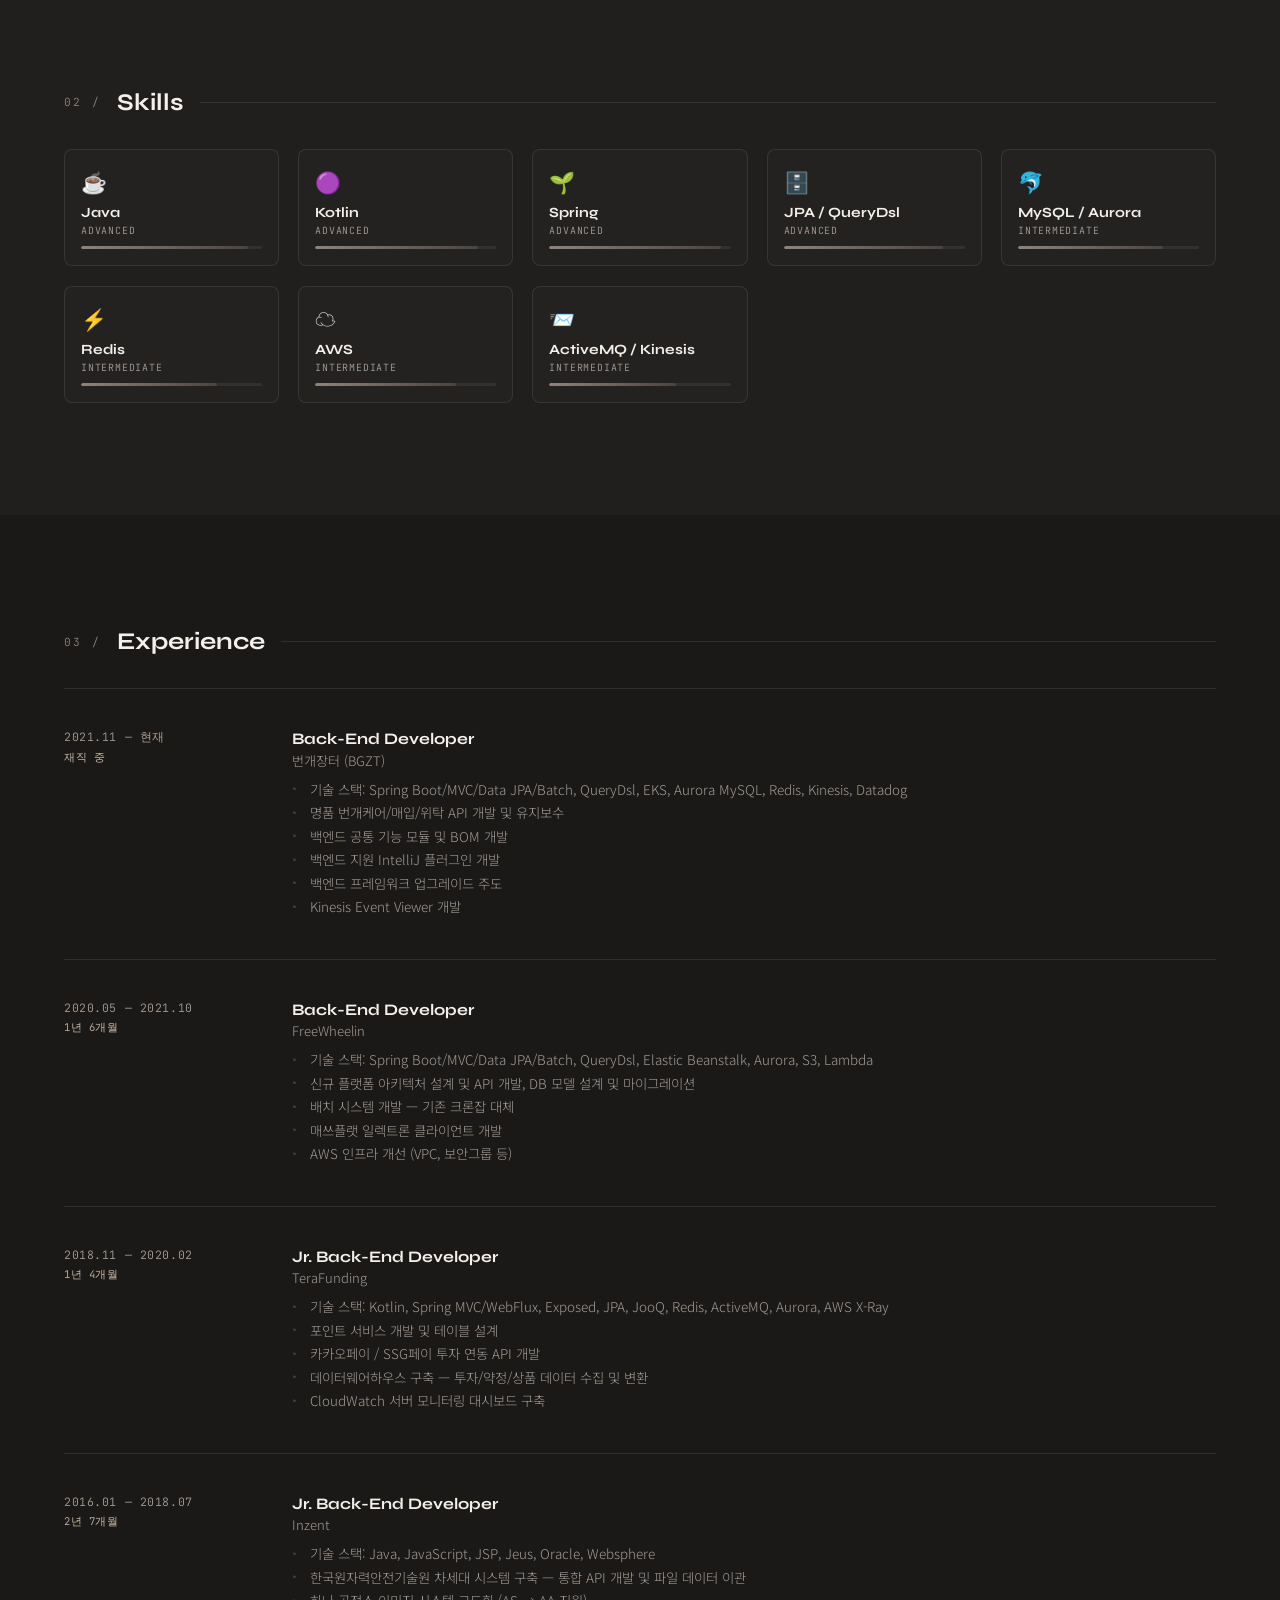
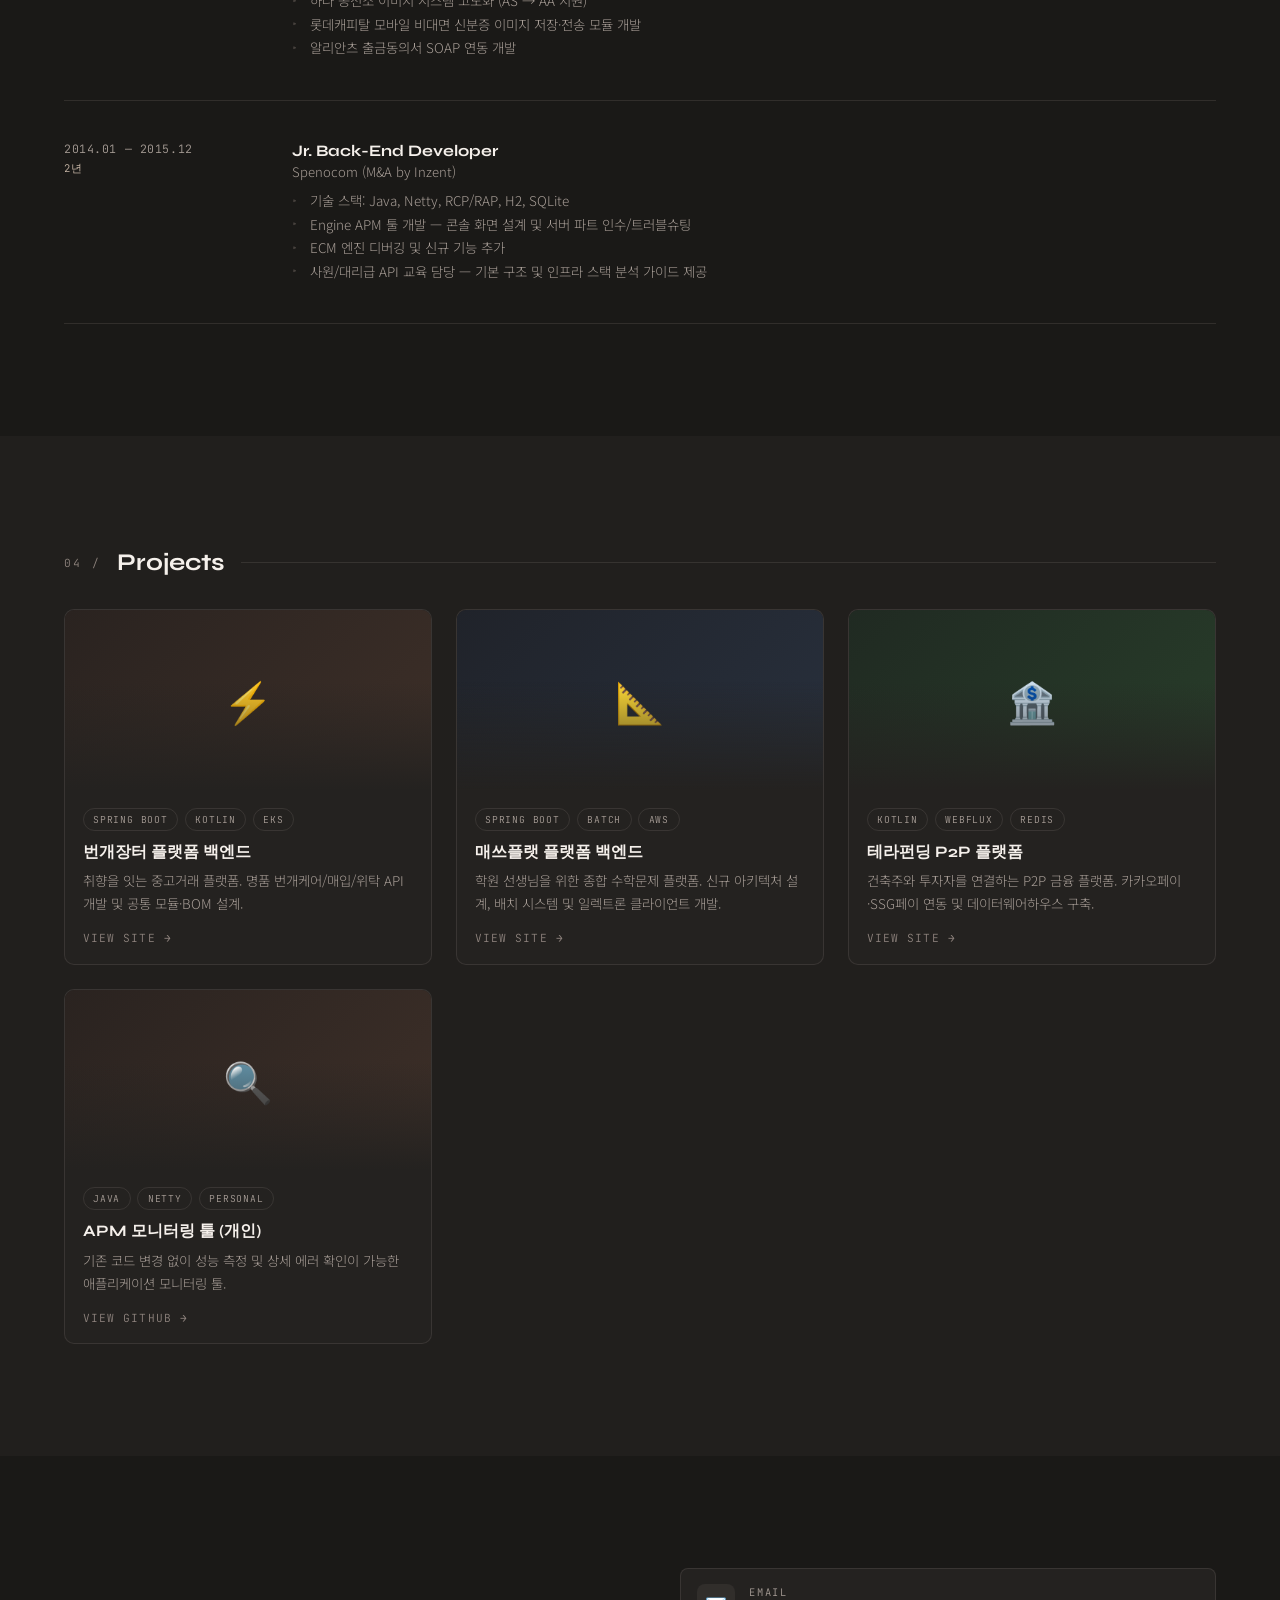
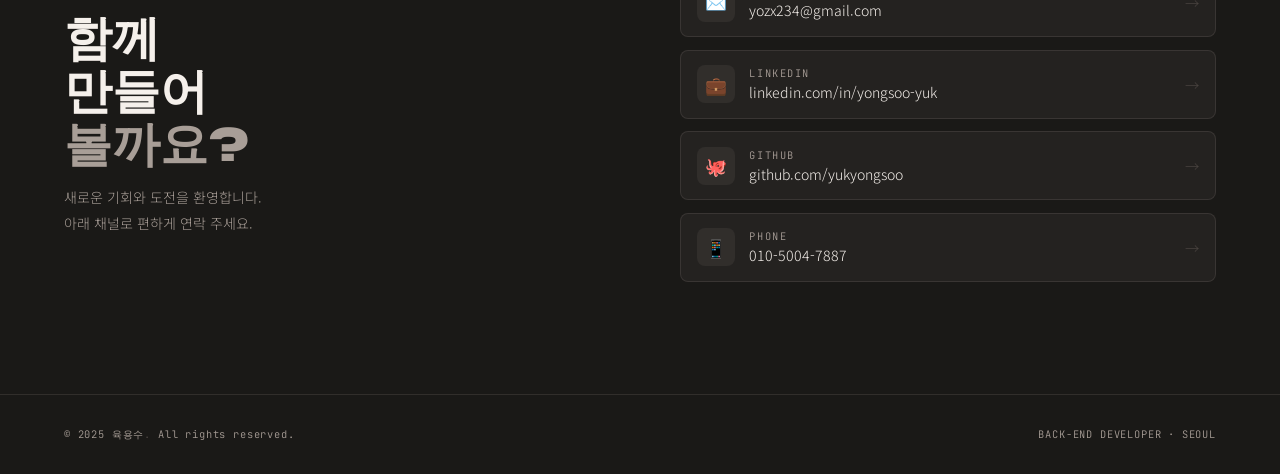
==== commit 9d3fe5b1: "Update button styles and contact email" ====
--- a/index.html
+++ b/index.html
@@ -150,8 +150,8 @@
     .btn {
       flex: 1; text-align: center;
       padding: 0.9rem 1rem; border-radius: 6px;
-      font-family: 'JetBrains Mono', monospace;
-      font-size: 0.75rem; letter-spacing: 0.08em;
+      font-family: 'Noto Sans KR', sans-serif;
+      font-size: 0.85rem; letter-spacing: 0.02em;
       cursor: pointer; transition: all 0.3s; text-decoration: none;
       -webkit-tap-highlight-color: transparent;
     }
@@ -787,11 +787,11 @@
       <p class="contact-sub">새로운 기회와 도전을 환영합니다.<br>아래 채널로 편하게 연락 주세요.</p>
     </div>
     <div class="contact-links">
-      <a href="/cdn-cgi/l/email-protection#1e677164662c2d2a5e79737f7772307d7173" class="contact-link">
+      <a href="mailto:yozx234@gmail.com" class="contact-link">
         <div class="cl-icon">✉️</div>
         <div class="cl-info">
           <div class="cl-label">EMAIL</div>
-          <div class="cl-val"><span class="__cf_email__" data-cfemail="3a4355404208090e7a5d575b535614595557">[email&#160;protected]</span></div>
+          <div class="cl-val">yozx234@gmail.com</div>
         </div>
         <span class="cl-arrow">→</span>
       </a>
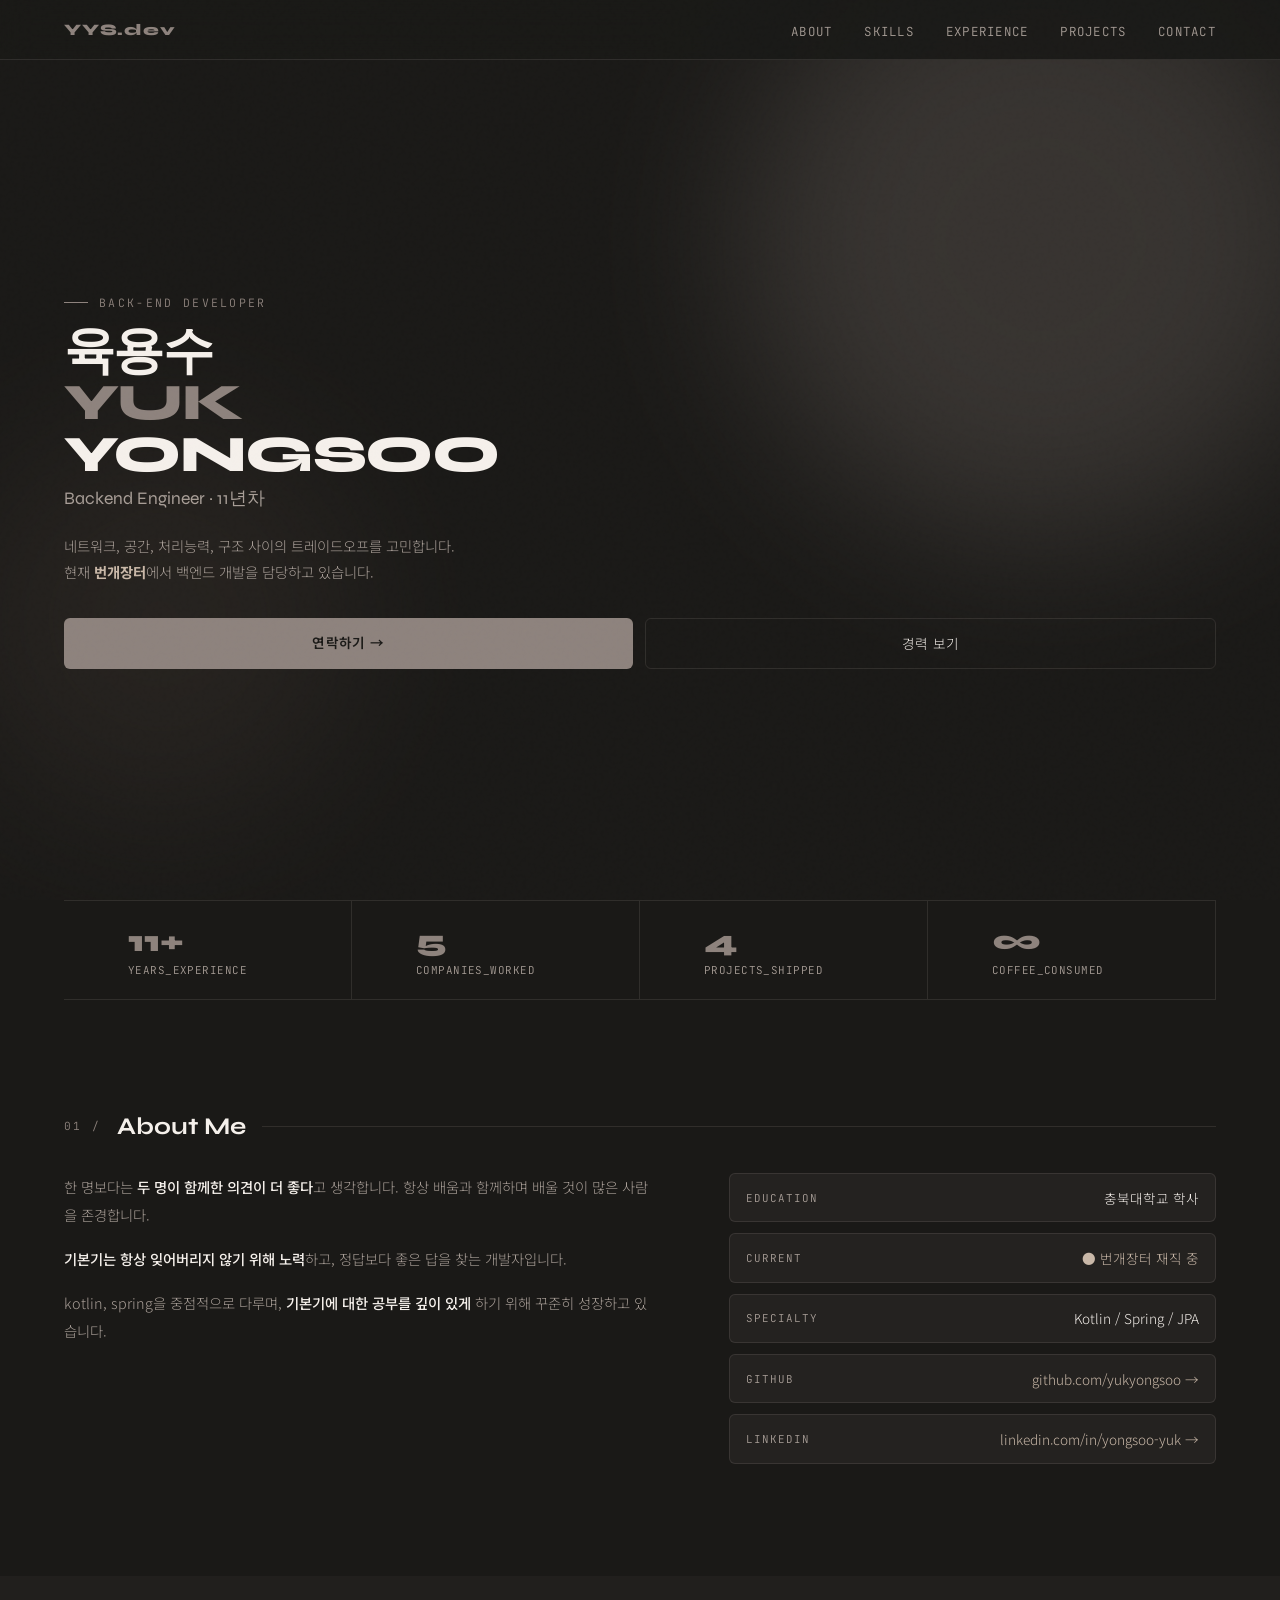
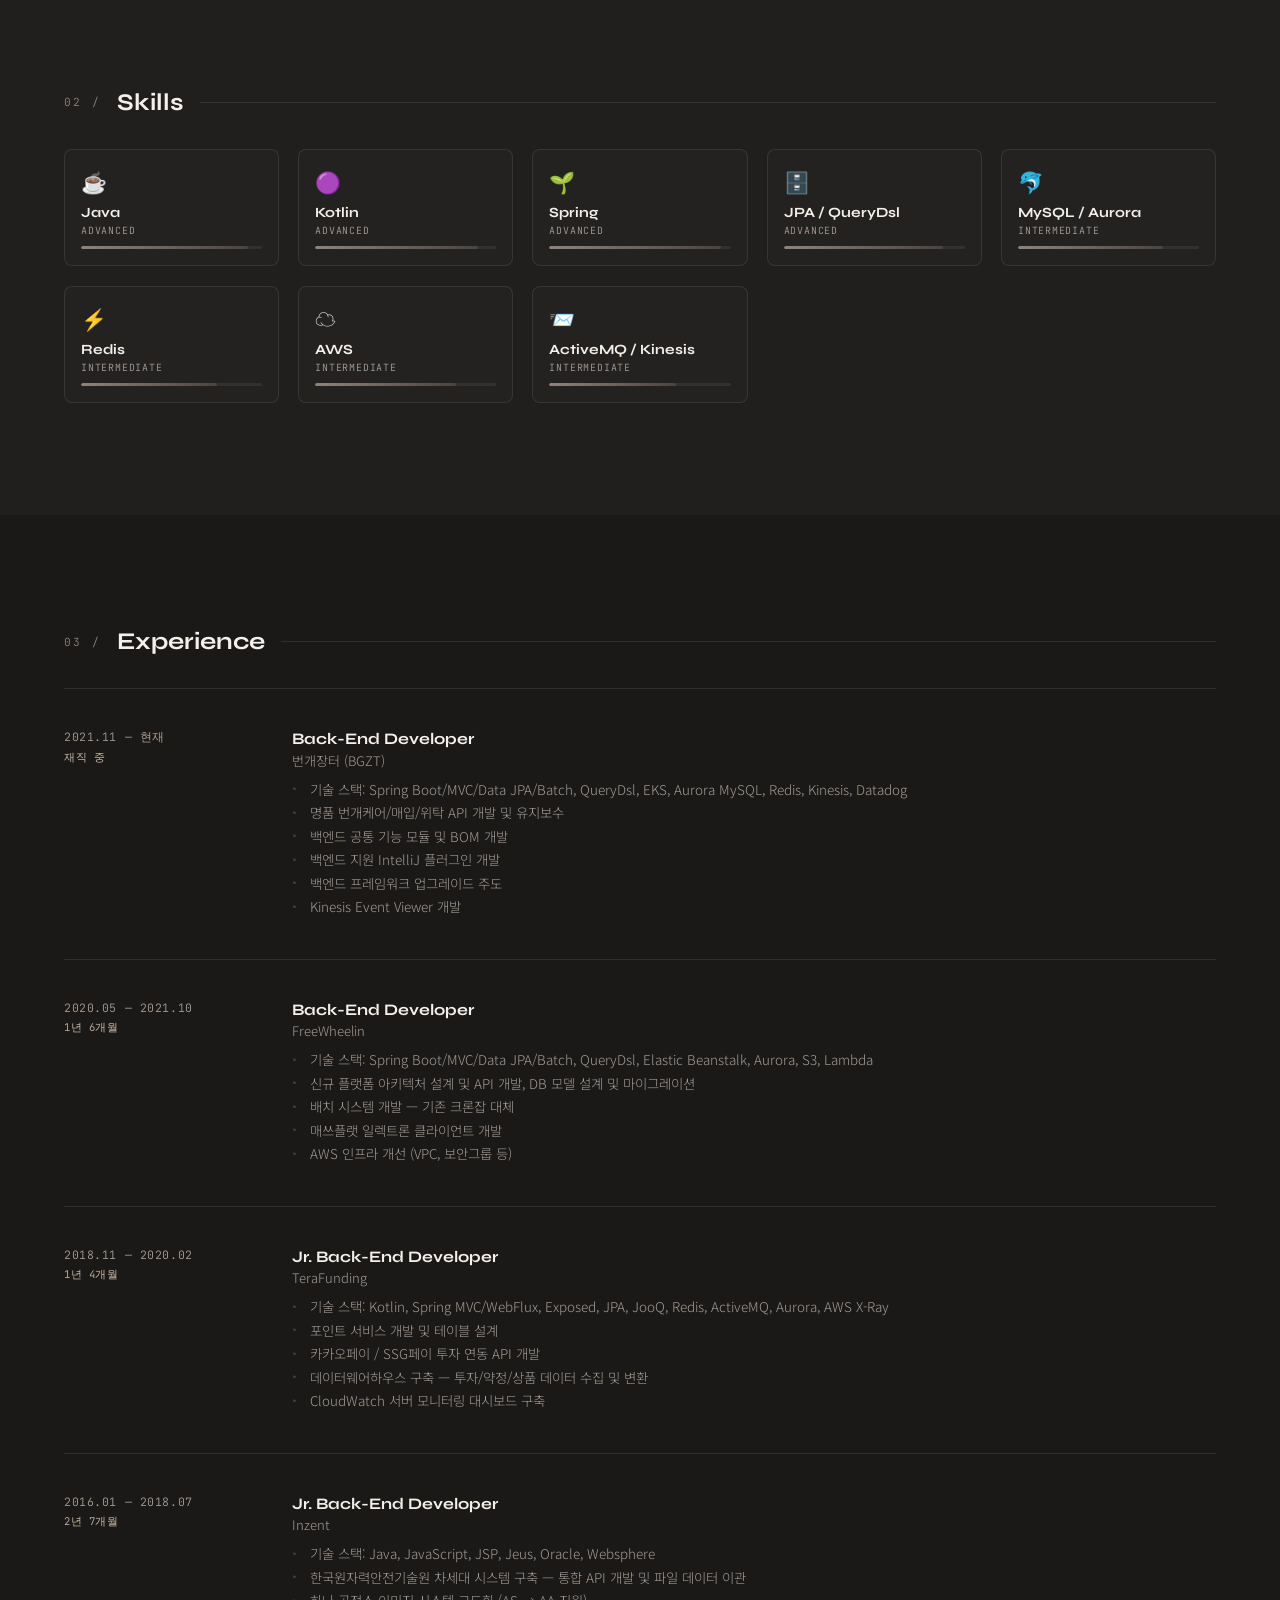
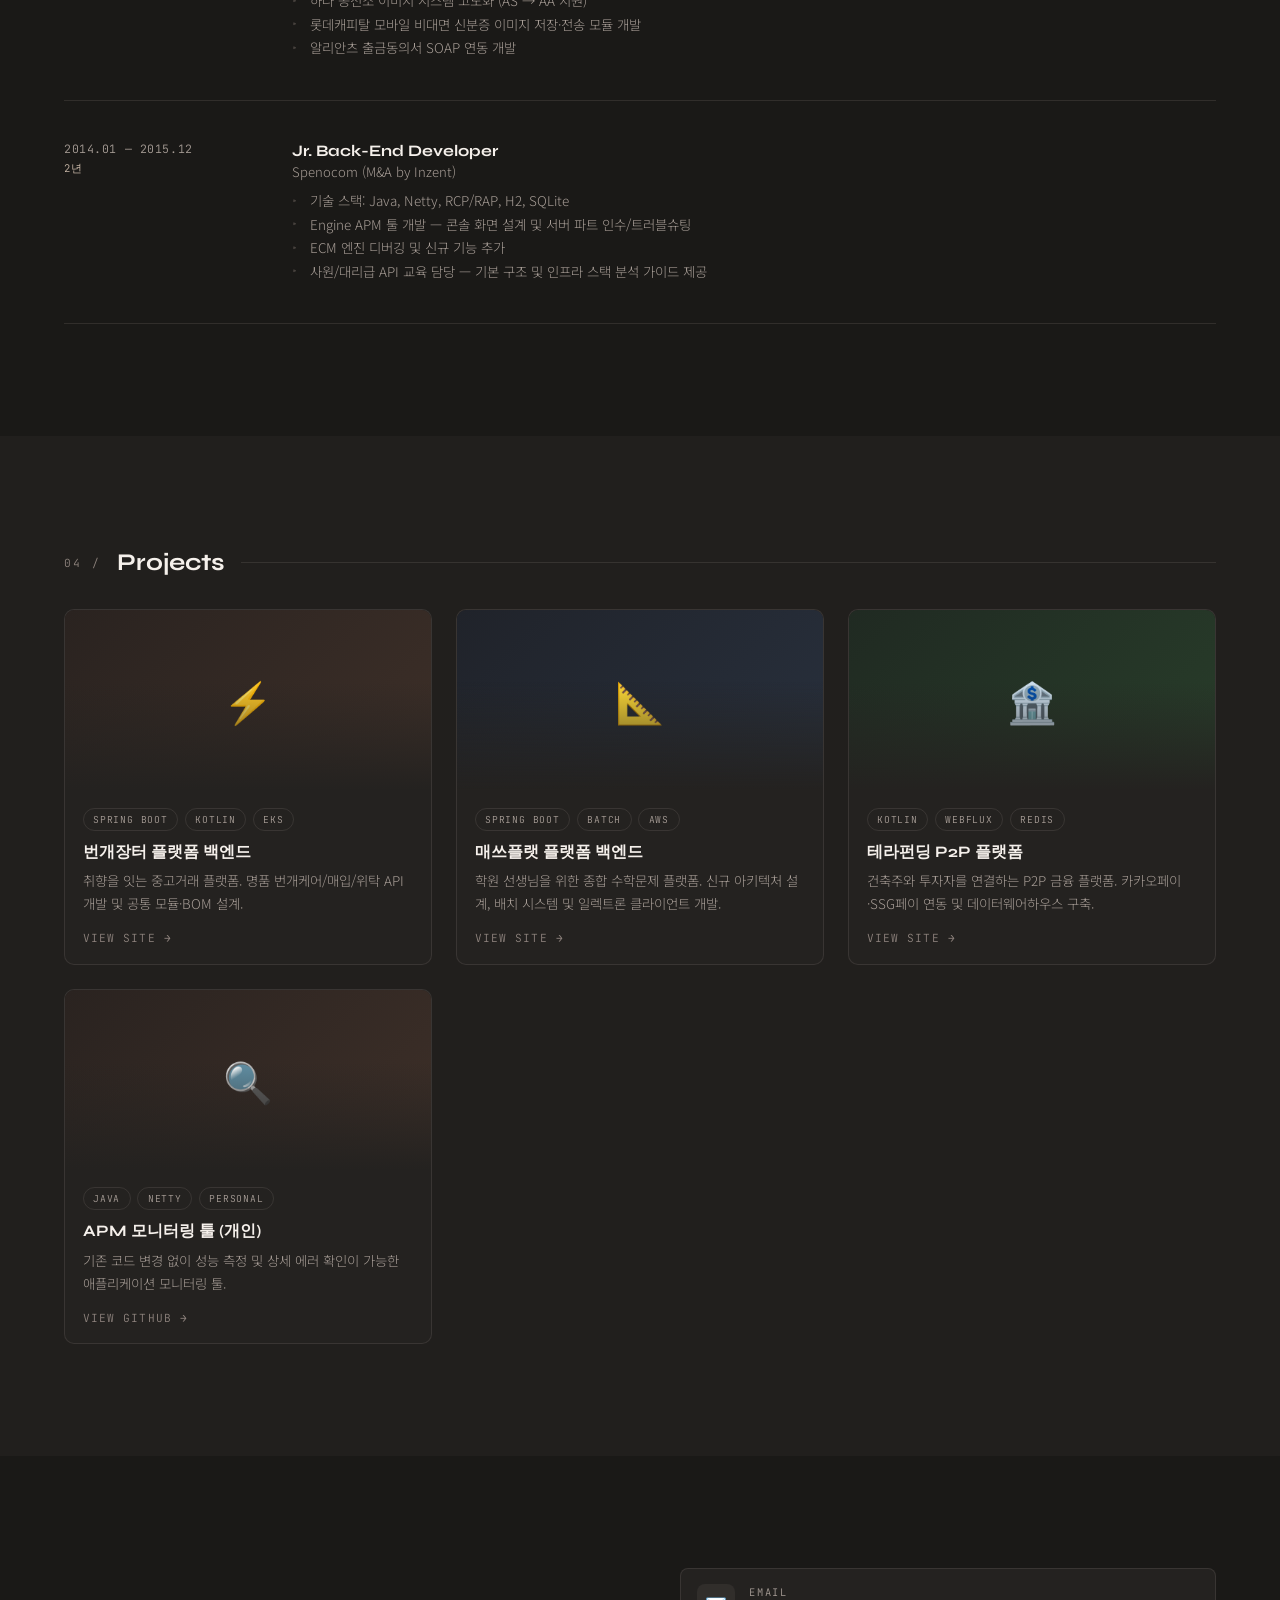
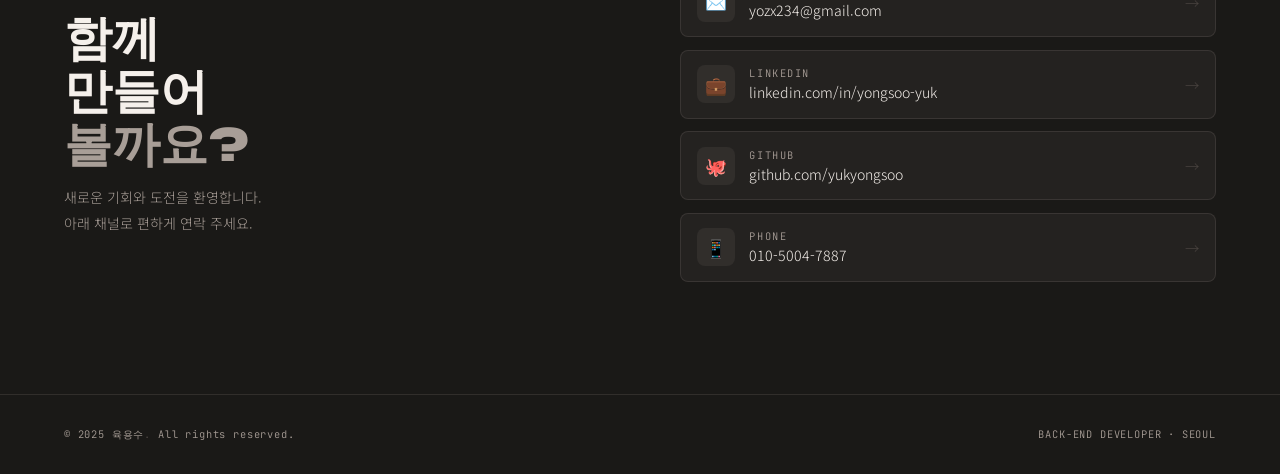
==== commit a457645f: "Adjust font sizes and max-width in hero section" ====
--- a/index.html
+++ b/index.html
@@ -122,7 +122,7 @@
 
     .hero-name {
       font-family: 'Syne', sans-serif;
-      font-size: clamp(2.2rem, 10vw, 5.5rem);
+      font-size: clamp(2.2rem, 4vw, 3.5rem); max-width: 50%;
       font-weight: 800; line-height: 1.0;
       letter-spacing: -0.03em;
       animation: fadeUp 0.8s 0.35s ease both;
@@ -131,7 +131,7 @@
 
     .hero-title {
       font-family: 'Syne', sans-serif;
-      font-size: clamp(1rem, 4vw, 1.3rem);
+      font-size: 1.1rem; max-width: 50%;
       color: var(--muted); font-weight: 400;
       margin-top: 0.4rem;
       animation: fadeUp 0.8s 0.5s ease both;
@@ -139,7 +139,7 @@
 
     .hero-desc {
       line-height: 1.85;
-      color: var(--muted); margin-top: 1.4rem; font-size: 0.9rem;
+      color: var(--muted); margin-top: 1.4rem; font-size: 0.9rem; max-width: 50%;
       animation: fadeUp 0.8s 0.65s ease both;
     }
 
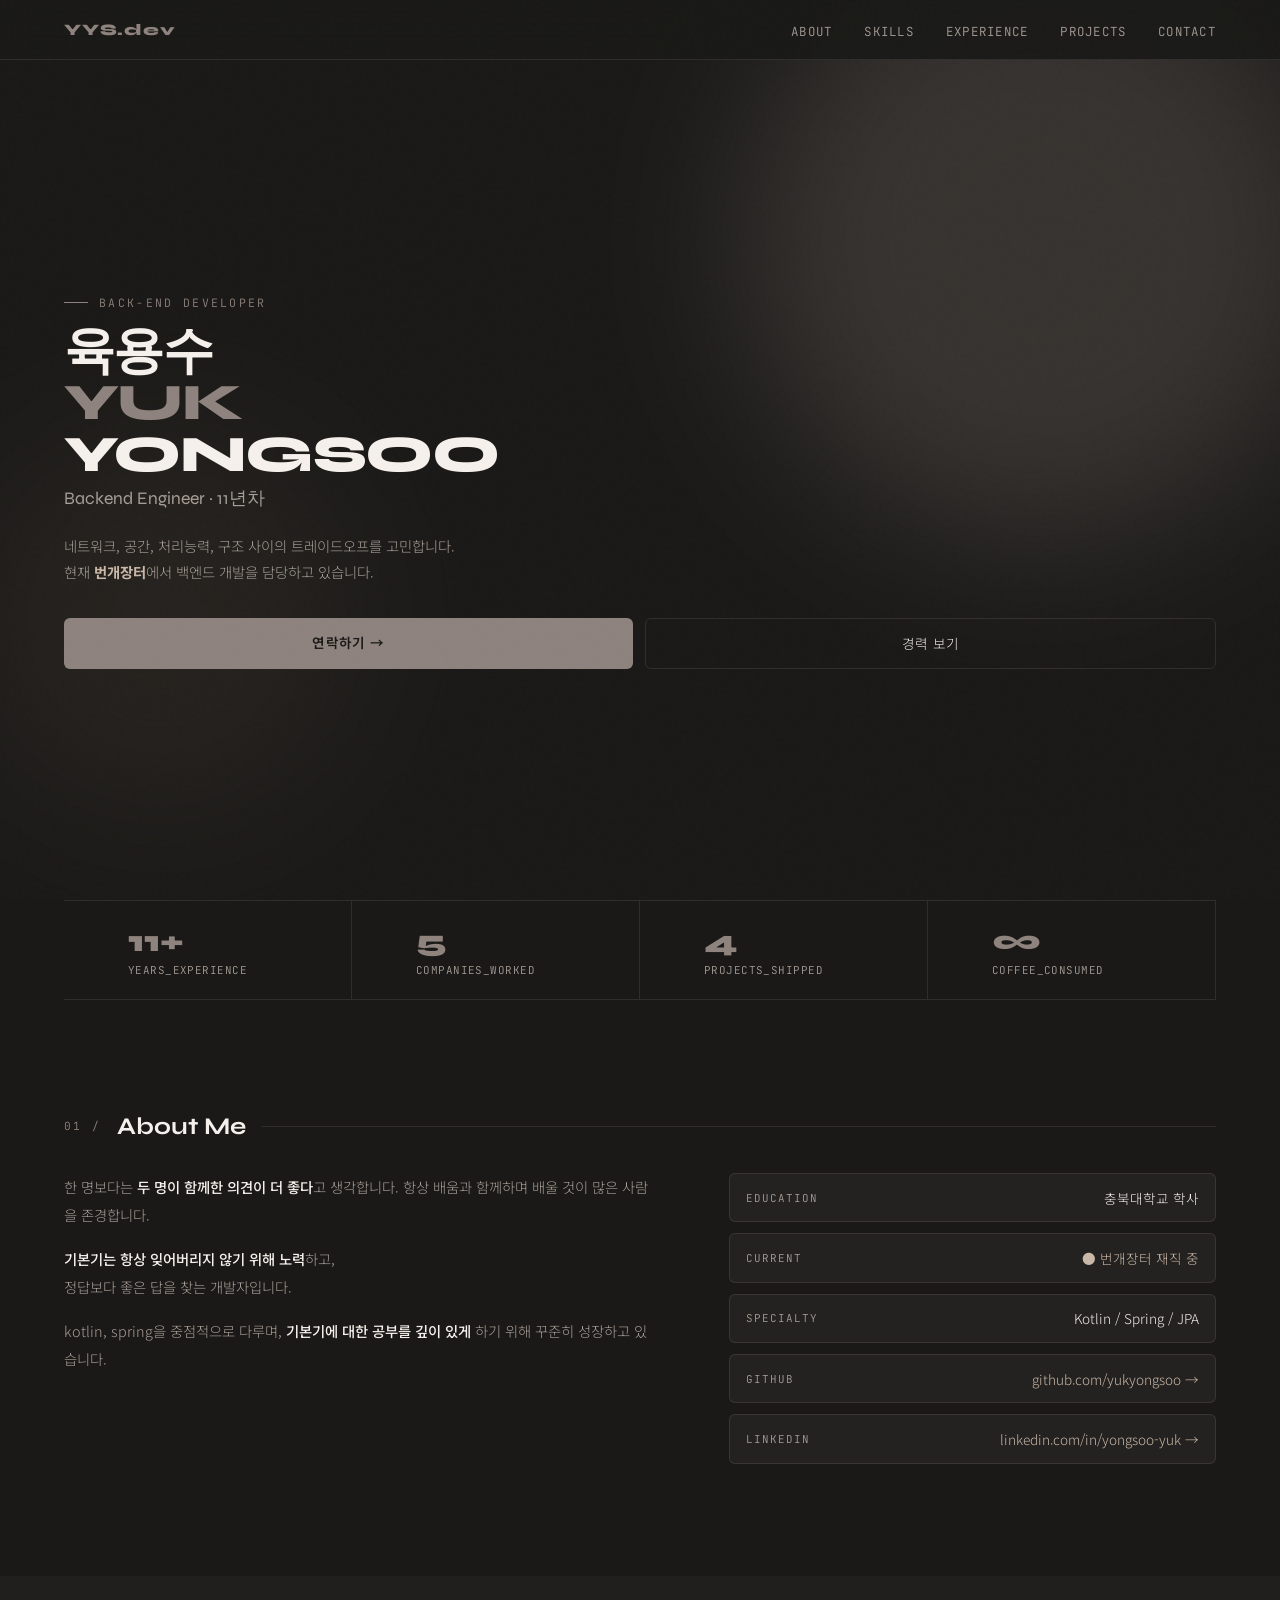
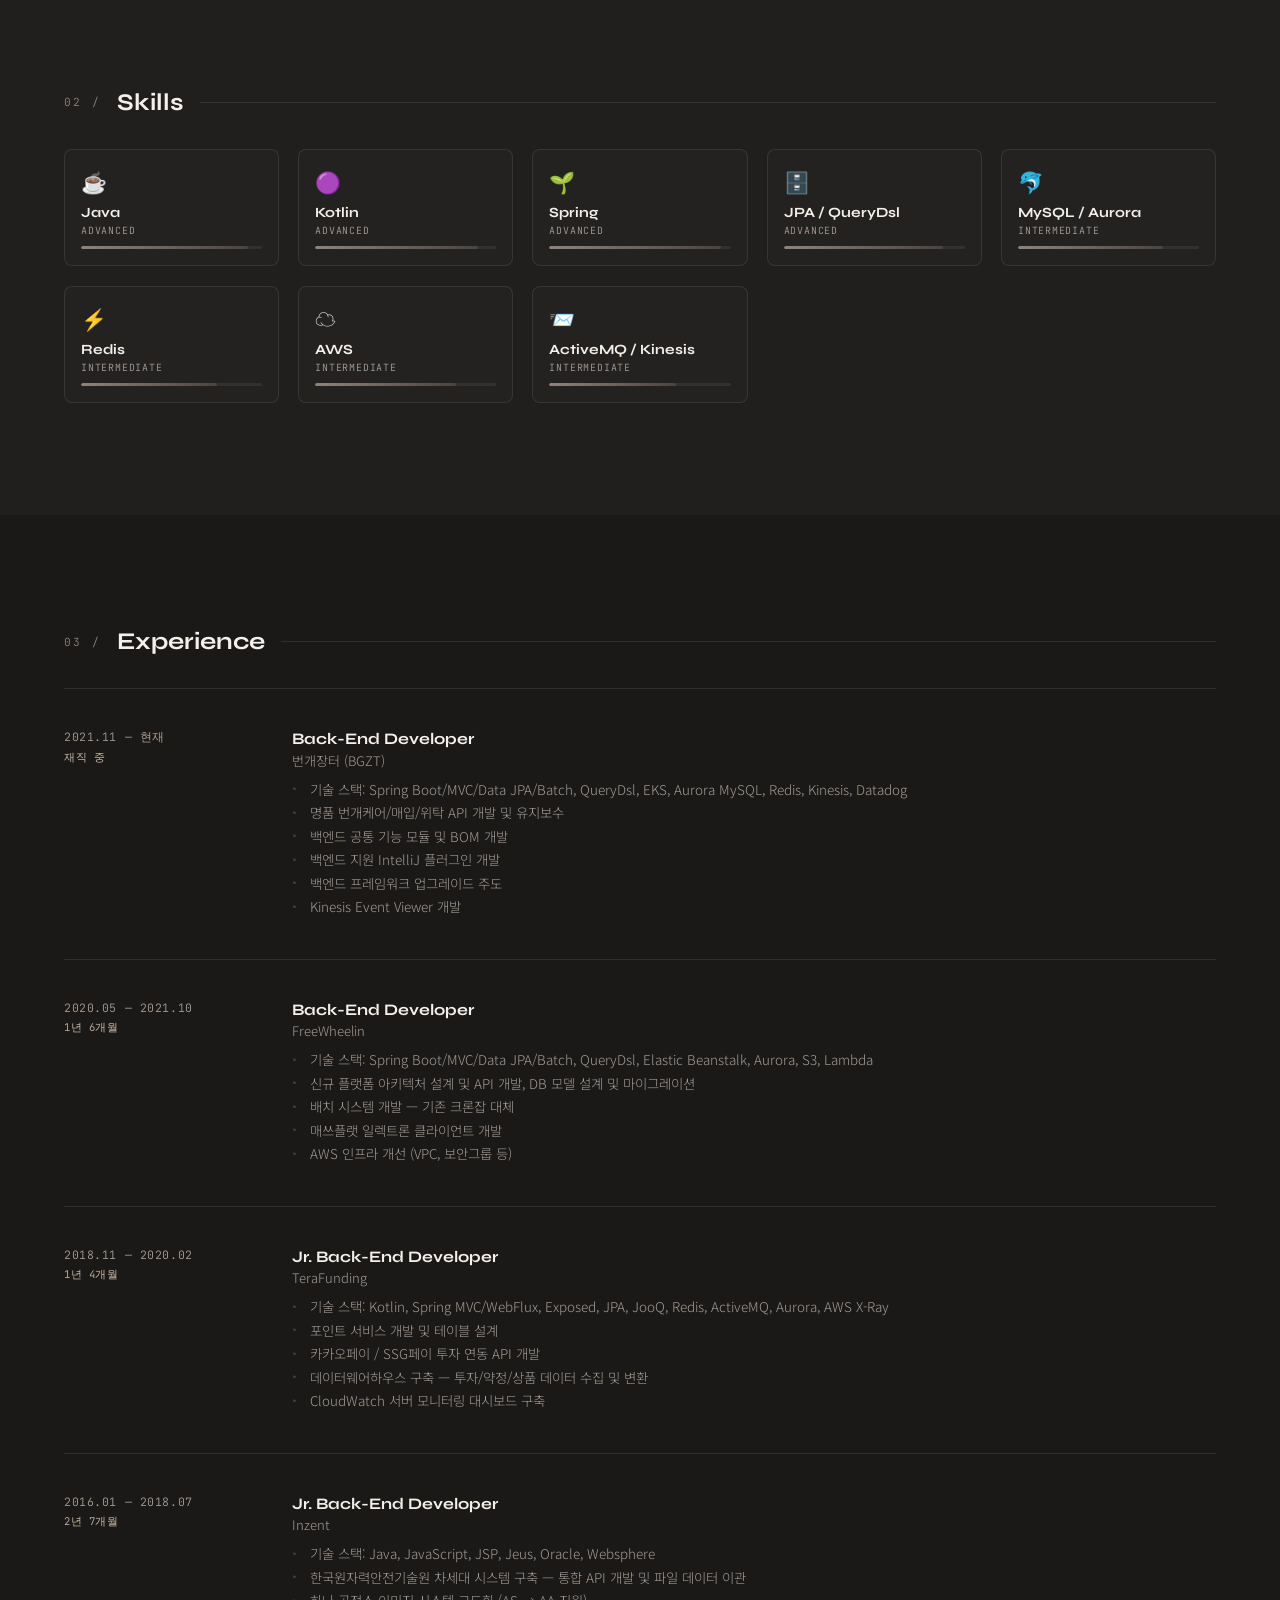
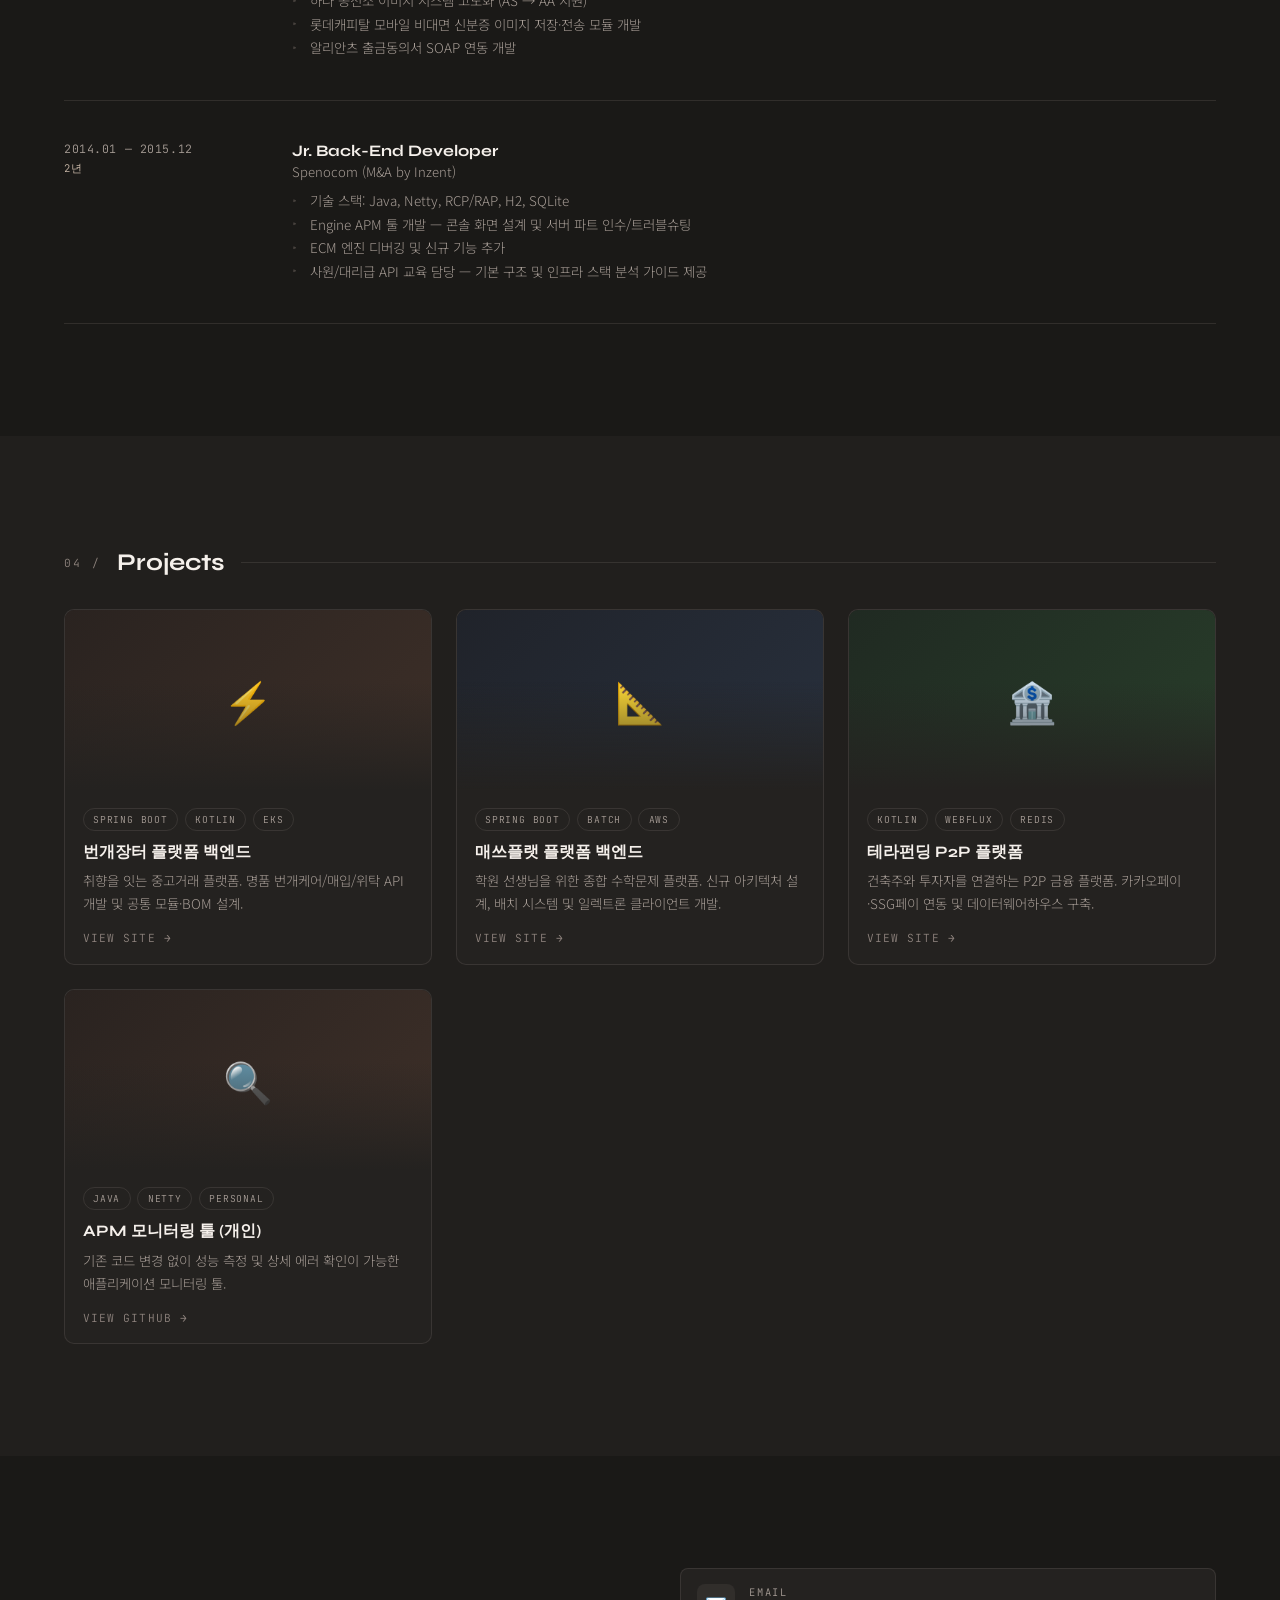
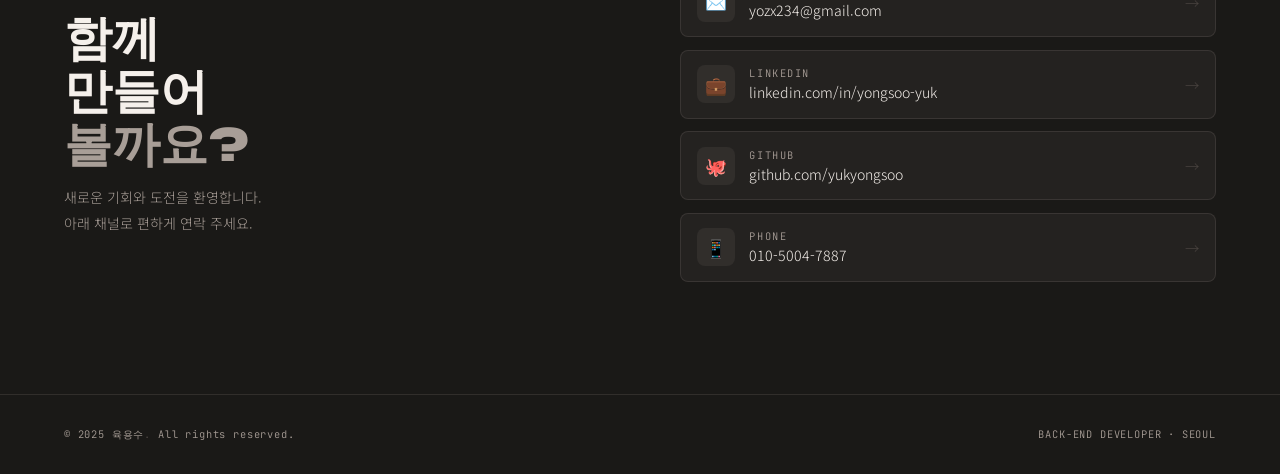
==== commit d44e16e8: "Add line break in developer description paragraph" ====
--- a/index.html
+++ b/index.html
@@ -139,7 +139,7 @@
 
     .hero-desc {
       line-height: 1.85;
-      color: var(--muted); margin-top: 1.4rem; font-size: 0.9rem; max-width: 50%;
+      color: var(--muted); margin-top: 1.4rem; font-size: 0.9rem;
       animation: fadeUp 0.8s 0.65s ease both;
     }
 
@@ -533,7 +533,7 @@
   <div class="about-grid reveal">
     <div class="about-text">
       <p>한 명보다는 <strong>두 명이 함께한 의견이 더 좋다</strong>고 생각합니다. 항상 배움과 함께하며 배울 것이 많은 사람을 존경합니다.</p>
-      <p><strong>기본기는 항상 잊어버리지 않기 위해 노력</strong>하고, 정답보다 좋은 답을 찾는 개발자입니다.</p>
+      <p><strong>기본기는 항상 잊어버리지 않기 위해 노력</strong>하고, <br>정답보다 좋은 답을 찾는 개발자입니다.</p>
       <p>kotlin, spring을 중점적으로 다루며, <strong>기본기에 대한 공부를 깊이 있게</strong> 하기 위해 꾸준히 성장하고 있습니다.</p>
     </div>
     <div class="info-list">
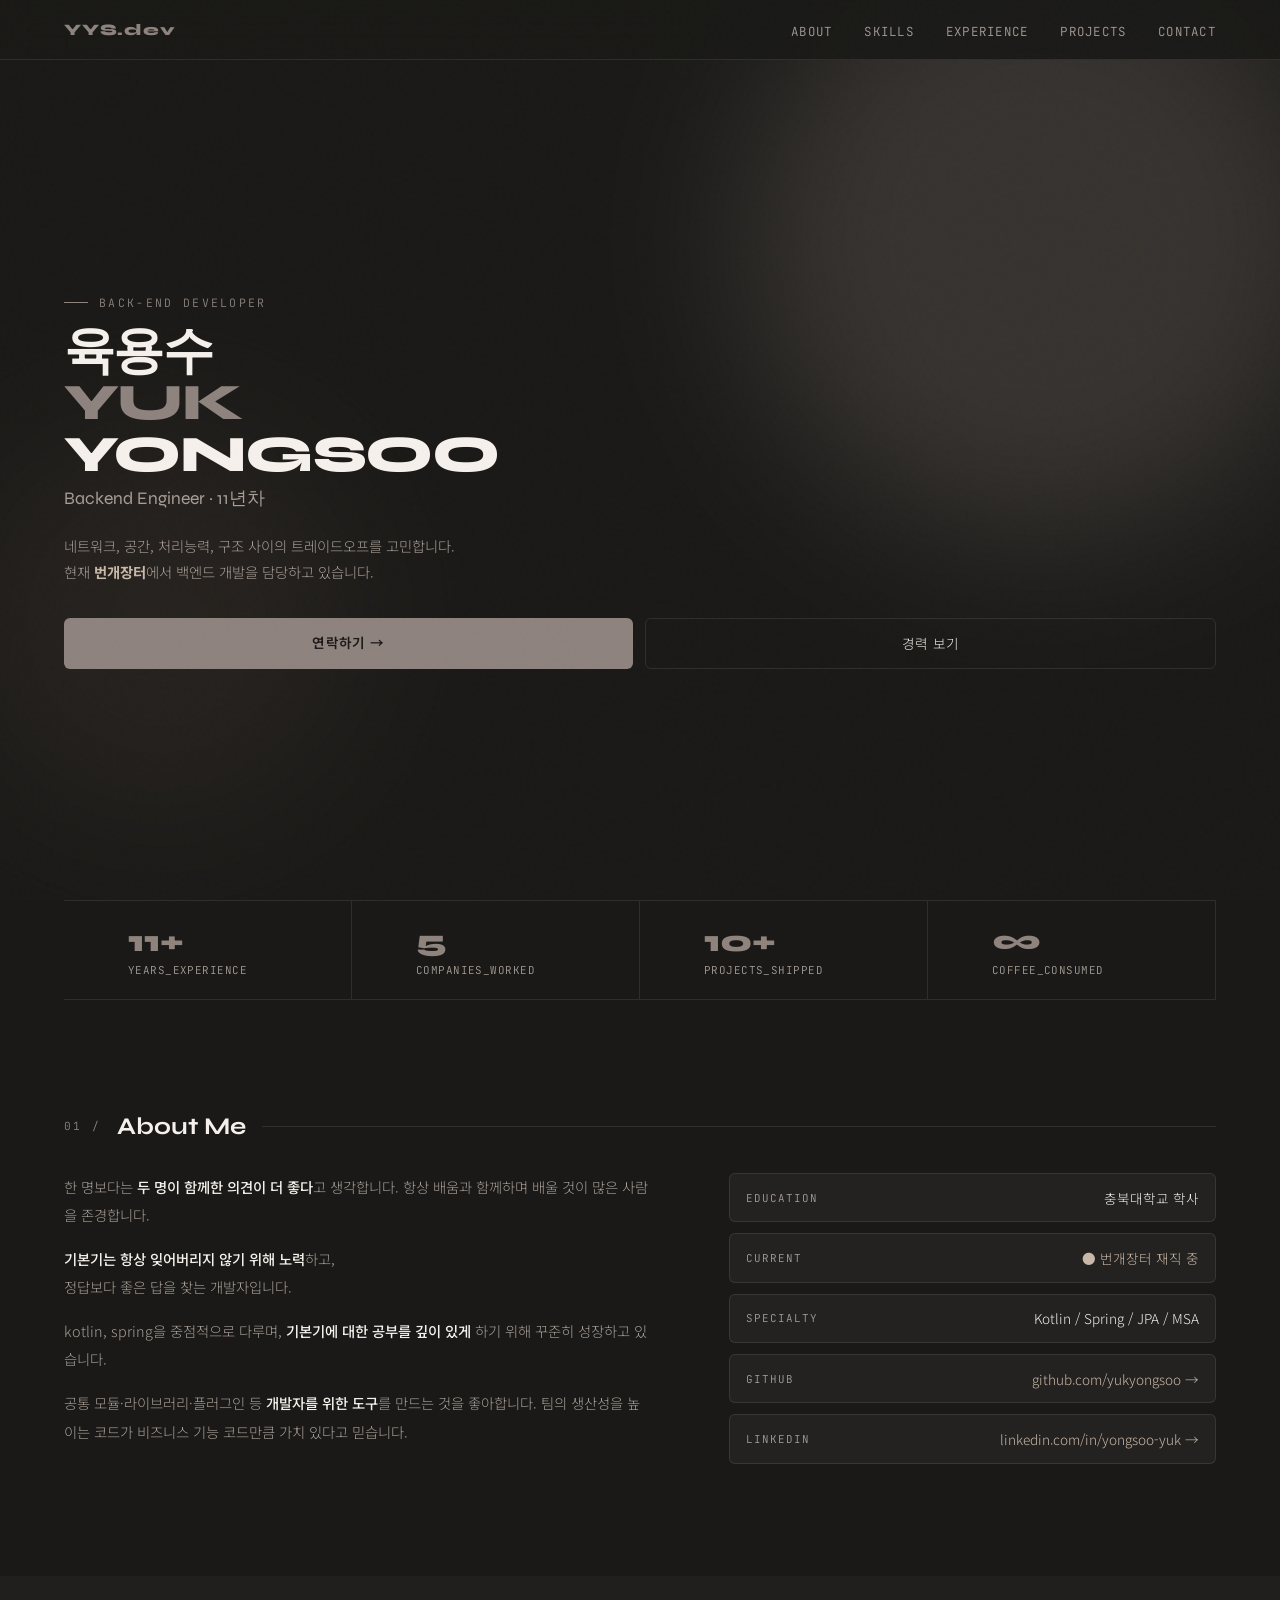
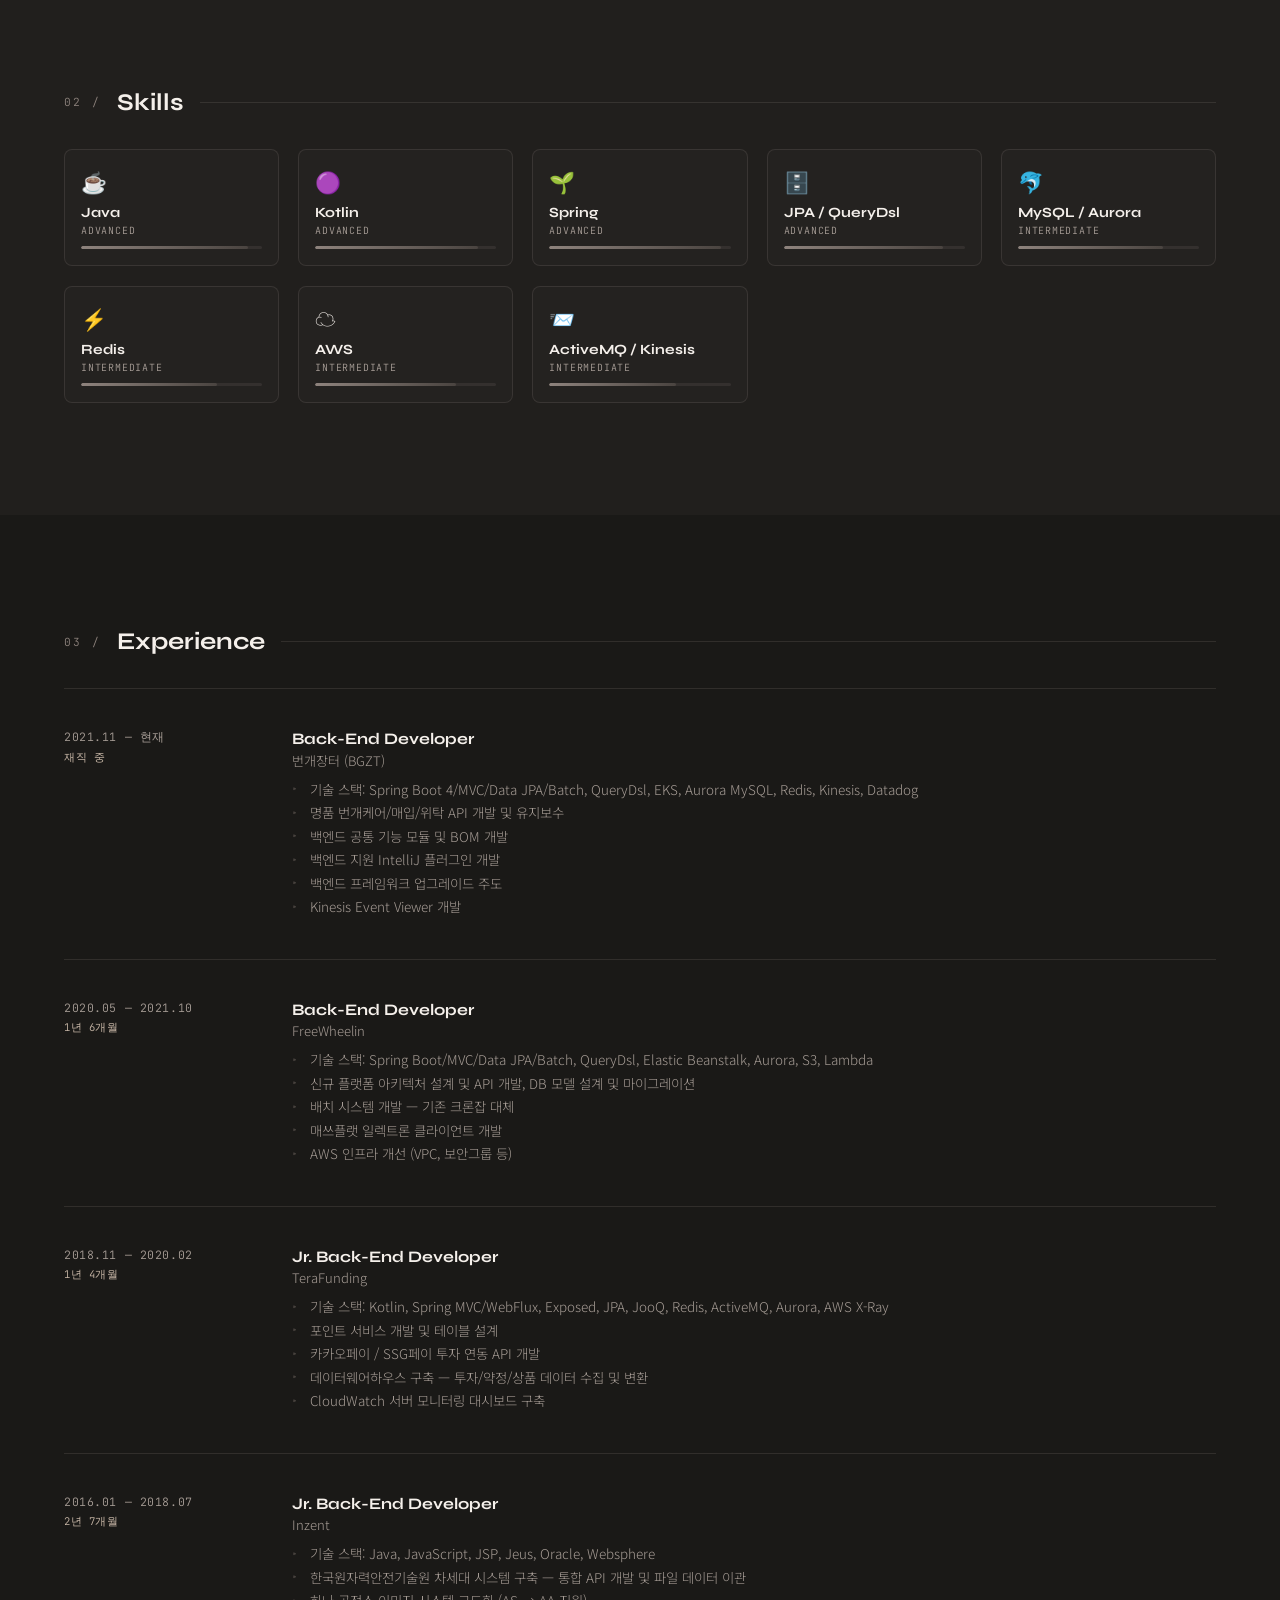
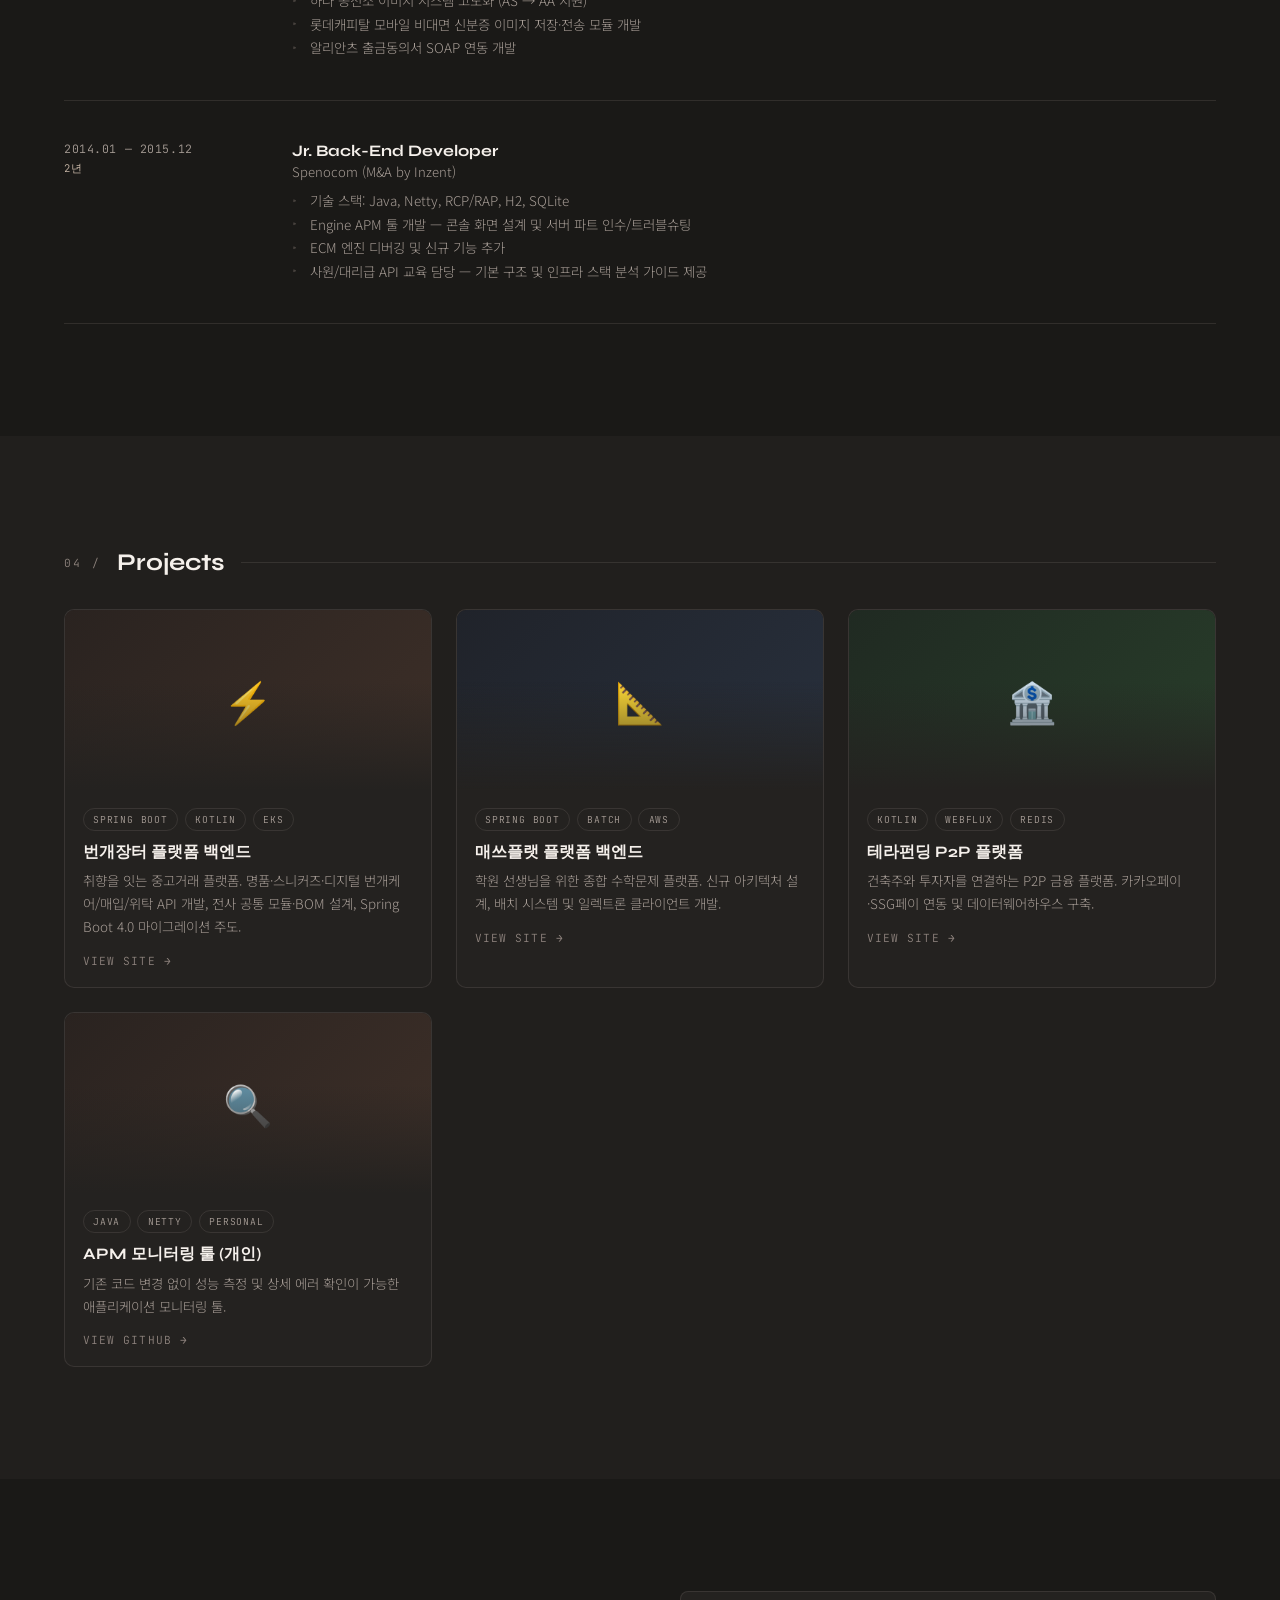
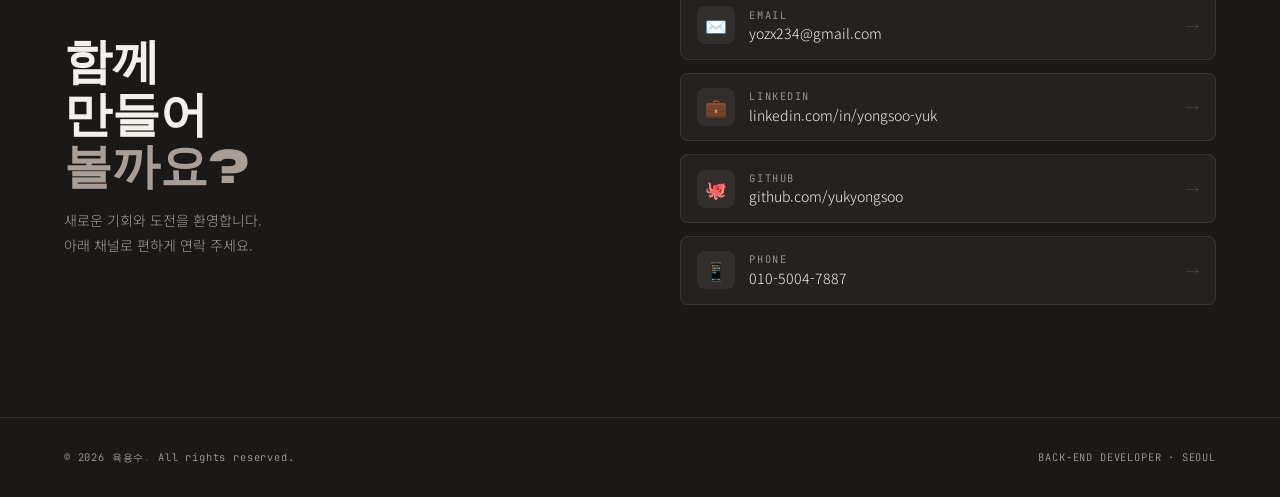
==== commit 3cb0768f: "Update statistics and project descriptions in index.html" ====
--- a/index.html
+++ b/index.html
@@ -514,7 +514,7 @@
     <div class="stat-label">COMPANIES_WORKED</div>
   </div>
   <div class="stat">
-    <div class="stat-num">4</div>
+    <div class="stat-num">10+</div>
     <div class="stat-label">PROJECTS_SHIPPED</div>
   </div>
   <div class="stat">
@@ -535,6 +535,7 @@
       <p>한 명보다는 <strong>두 명이 함께한 의견이 더 좋다</strong>고 생각합니다. 항상 배움과 함께하며 배울 것이 많은 사람을 존경합니다.</p>
       <p><strong>기본기는 항상 잊어버리지 않기 위해 노력</strong>하고, <br>정답보다 좋은 답을 찾는 개발자입니다.</p>
       <p>kotlin, spring을 중점적으로 다루며, <strong>기본기에 대한 공부를 깊이 있게</strong> 하기 위해 꾸준히 성장하고 있습니다.</p>
+      <p>공통 모듈·라이브러리·플러그인 등 <strong>개발자를 위한 도구</strong>를 만드는 것을 좋아합니다. 팀의 생산성을 높이는 코드가 비즈니스 기능 코드만큼 가치 있다고 믿습니다.</p>
     </div>
     <div class="info-list">
       <div class="info-item">
@@ -547,7 +548,7 @@
       </div>
       <div class="info-item">
         <span class="info-key">SPECIALTY</span>
-        <span class="info-val">Kotlin / Spring / JPA</span>
+        <span class="info-val">Kotlin / Spring / JPA / MSA</span>
       </div>
       <a href="https://github.com/yukyongsoo" target="_blank" class="info-item" style="text-decoration:none;">
         <span class="info-key">GITHUB</span>
@@ -637,7 +638,7 @@
         <div class="exp-role">Back-End Developer</div>
         <div class="exp-company">번개장터 (BGZT)</div>
         <ul class="exp-bullets">
-          <li>기술 스택: Spring Boot/MVC/Data JPA/Batch, QueryDsl, EKS, Aurora MySQL, Redis, Kinesis, Datadog</li>
+          <li>기술 스택: Spring Boot 4/MVC/Data JPA/Batch, QueryDsl, EKS, Aurora MySQL, Redis, Kinesis, Datadog</li>
           <li>명품 번개케어/매입/위탁 API 개발 및 유지보수</li>
           <li>백엔드 공통 기능 모듈 및 BOM 개발</li>
           <li>백엔드 지원 IntelliJ 플러그인 개발</li>
@@ -733,7 +734,7 @@
           <span class="tag">EKS</span>
         </div>
         <div class="project-name">번개장터 플랫폼 백엔드</div>
-        <p class="project-desc">취향을 잇는 중고거래 플랫폼. 명품 번개케어/매입/위탁 API 개발 및 공통 모듈·BOM 설계.</p>
+        <p class="project-desc">취향을 잇는 중고거래 플랫폼. 명품·스니커즈·디지털 번개케어/매입/위탁 API 개발, 전사 공통 모듈·BOM 설계, Spring Boot 4.0 마이그레이션 주도.</p>
         <span class="project-link">VIEW SITE →</span>
       </div>
     </a>
@@ -825,7 +826,7 @@
 
 <!-- FOOTER -->
 <footer>
-  <p>© 2025 육용수<span class="footer-dot">.</span> All rights reserved.</p>
+  <p>© 2026 육용수<span class="footer-dot">.</span> All rights reserved.</p>
   <p>BACK-END DEVELOPER · SEOUL</p>
 </footer>
 
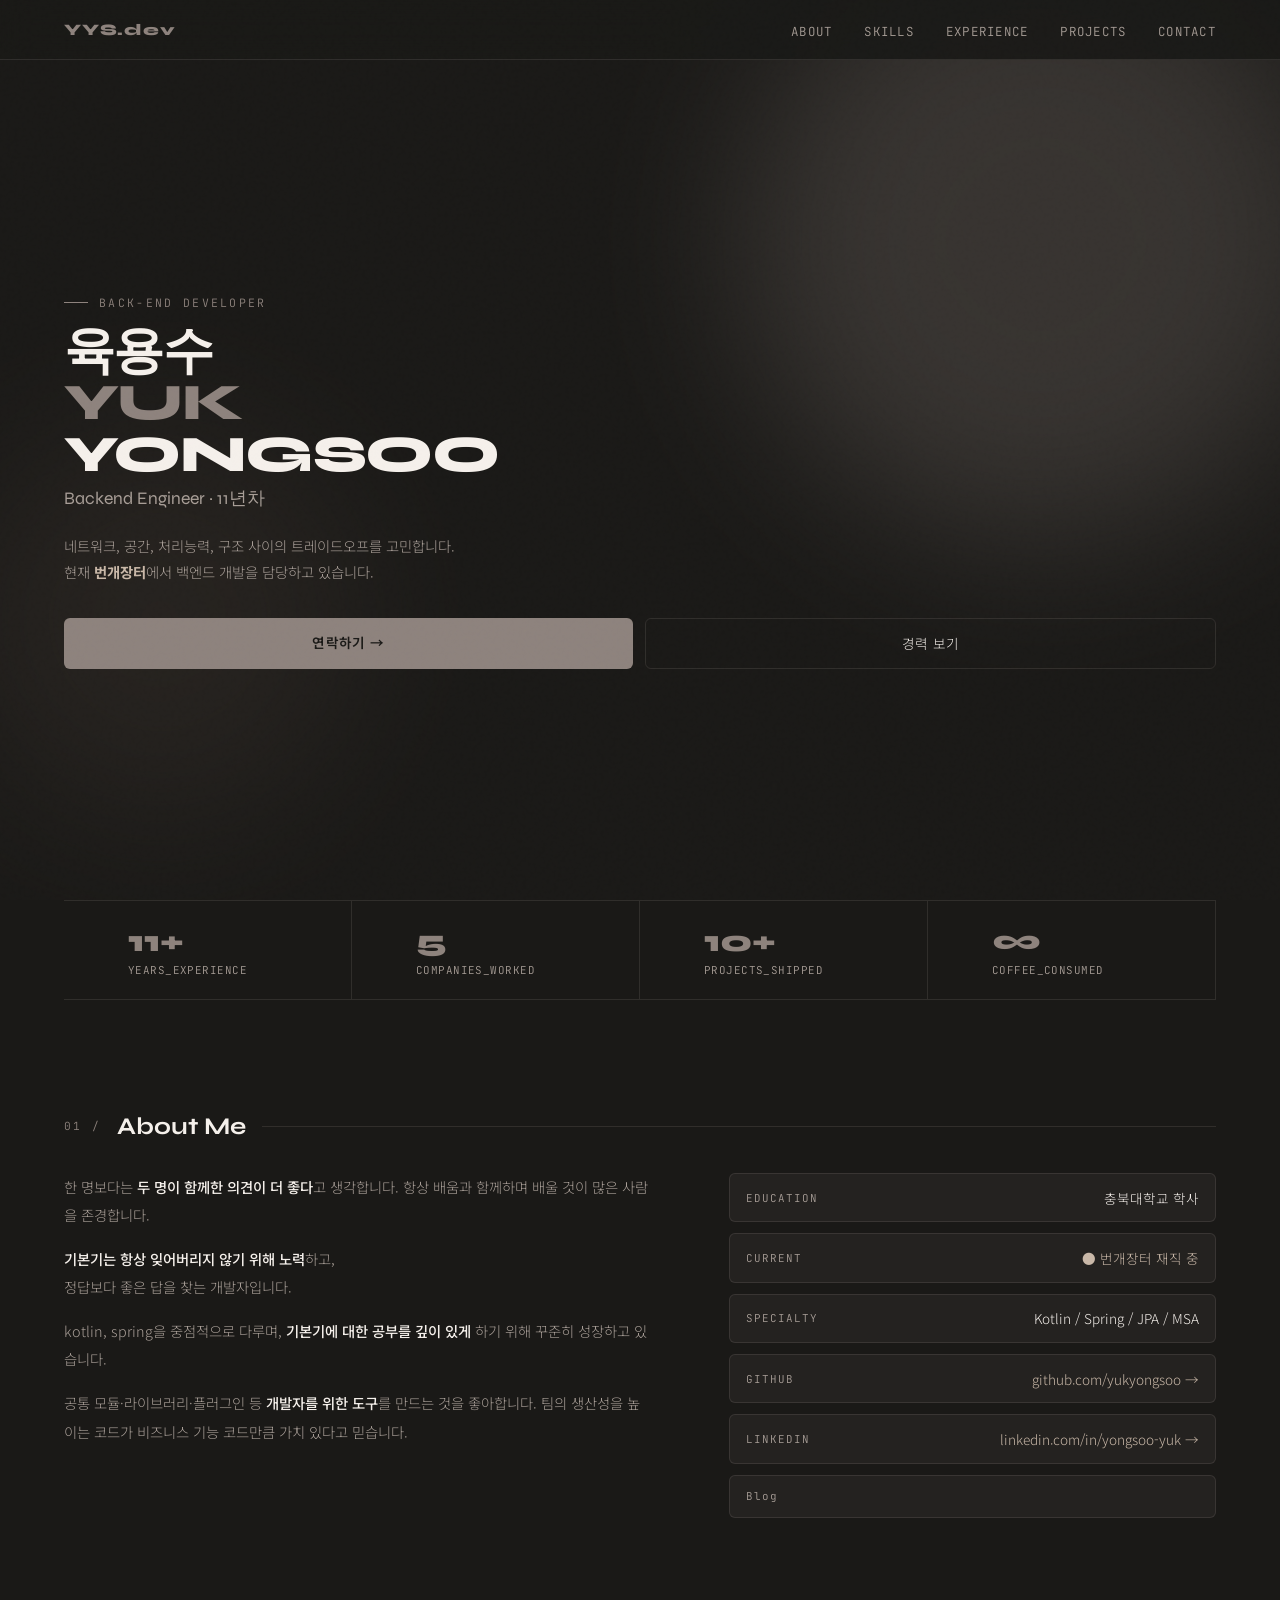
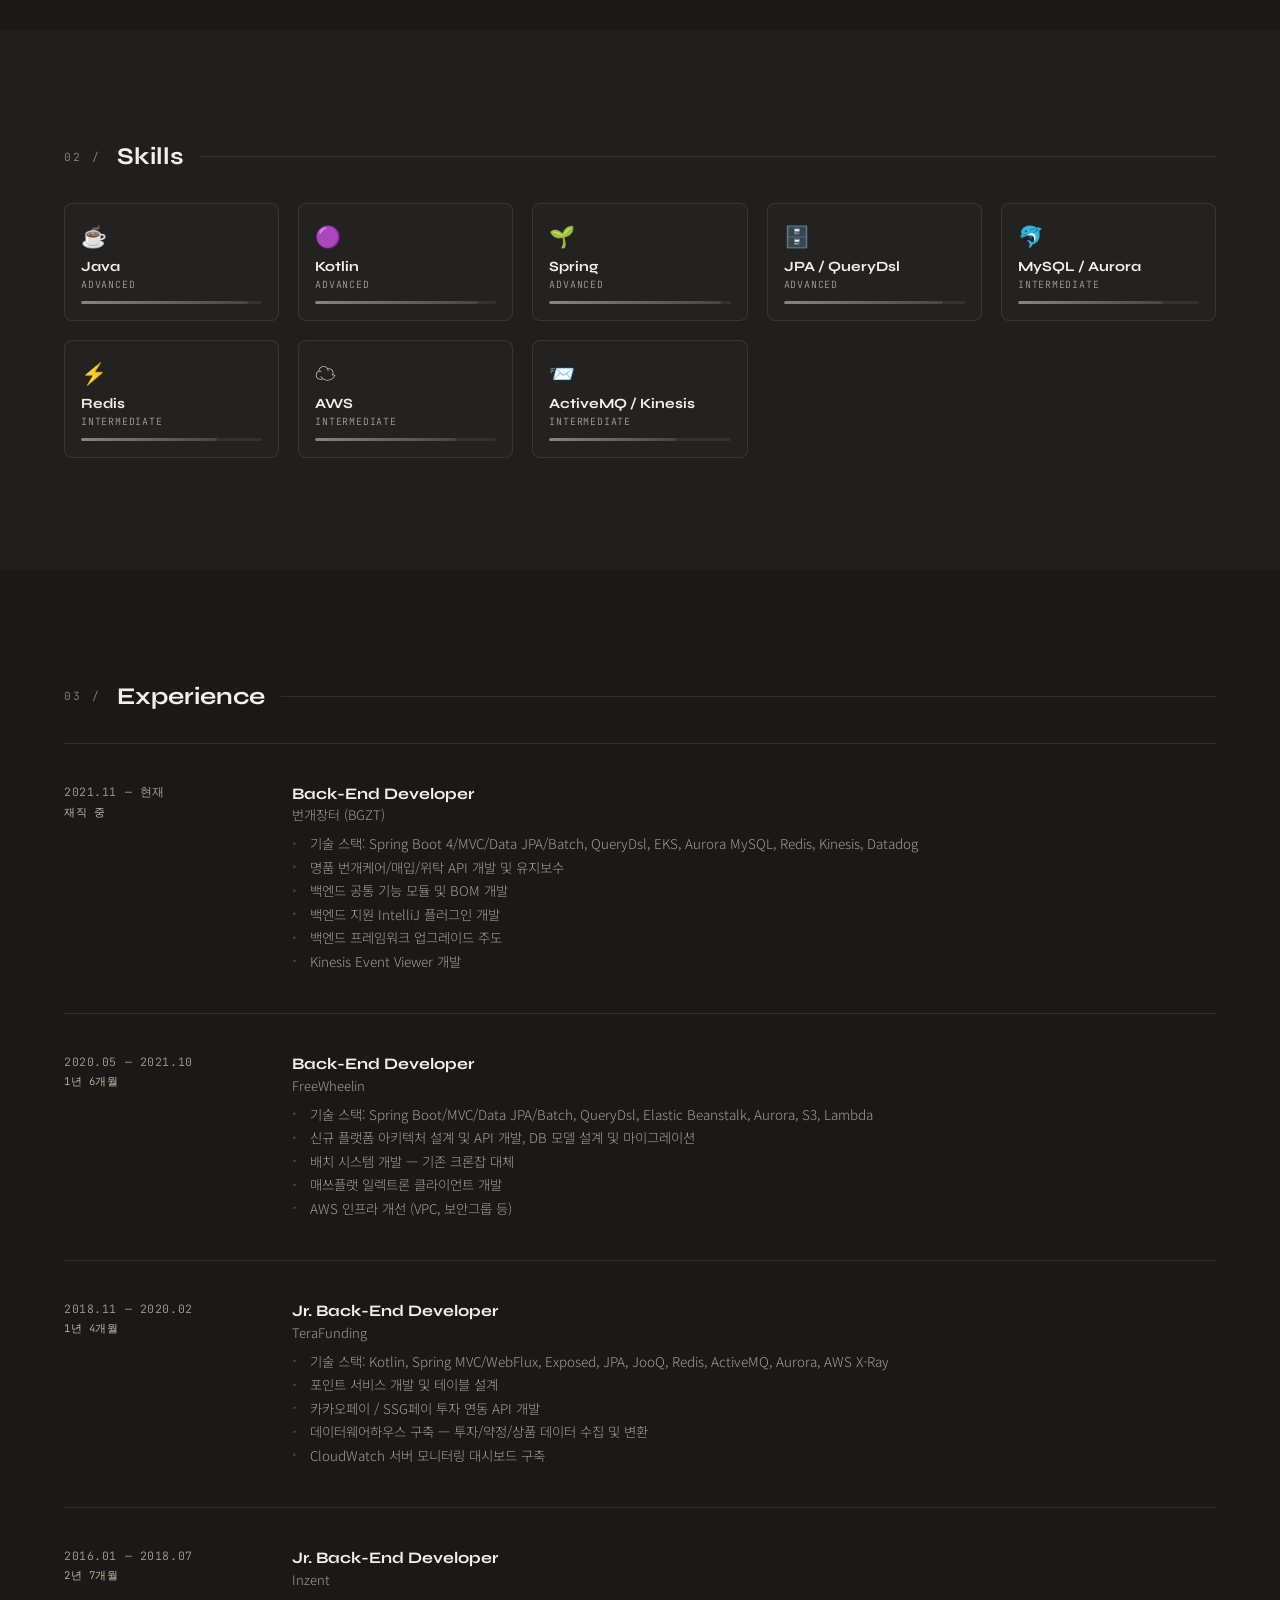
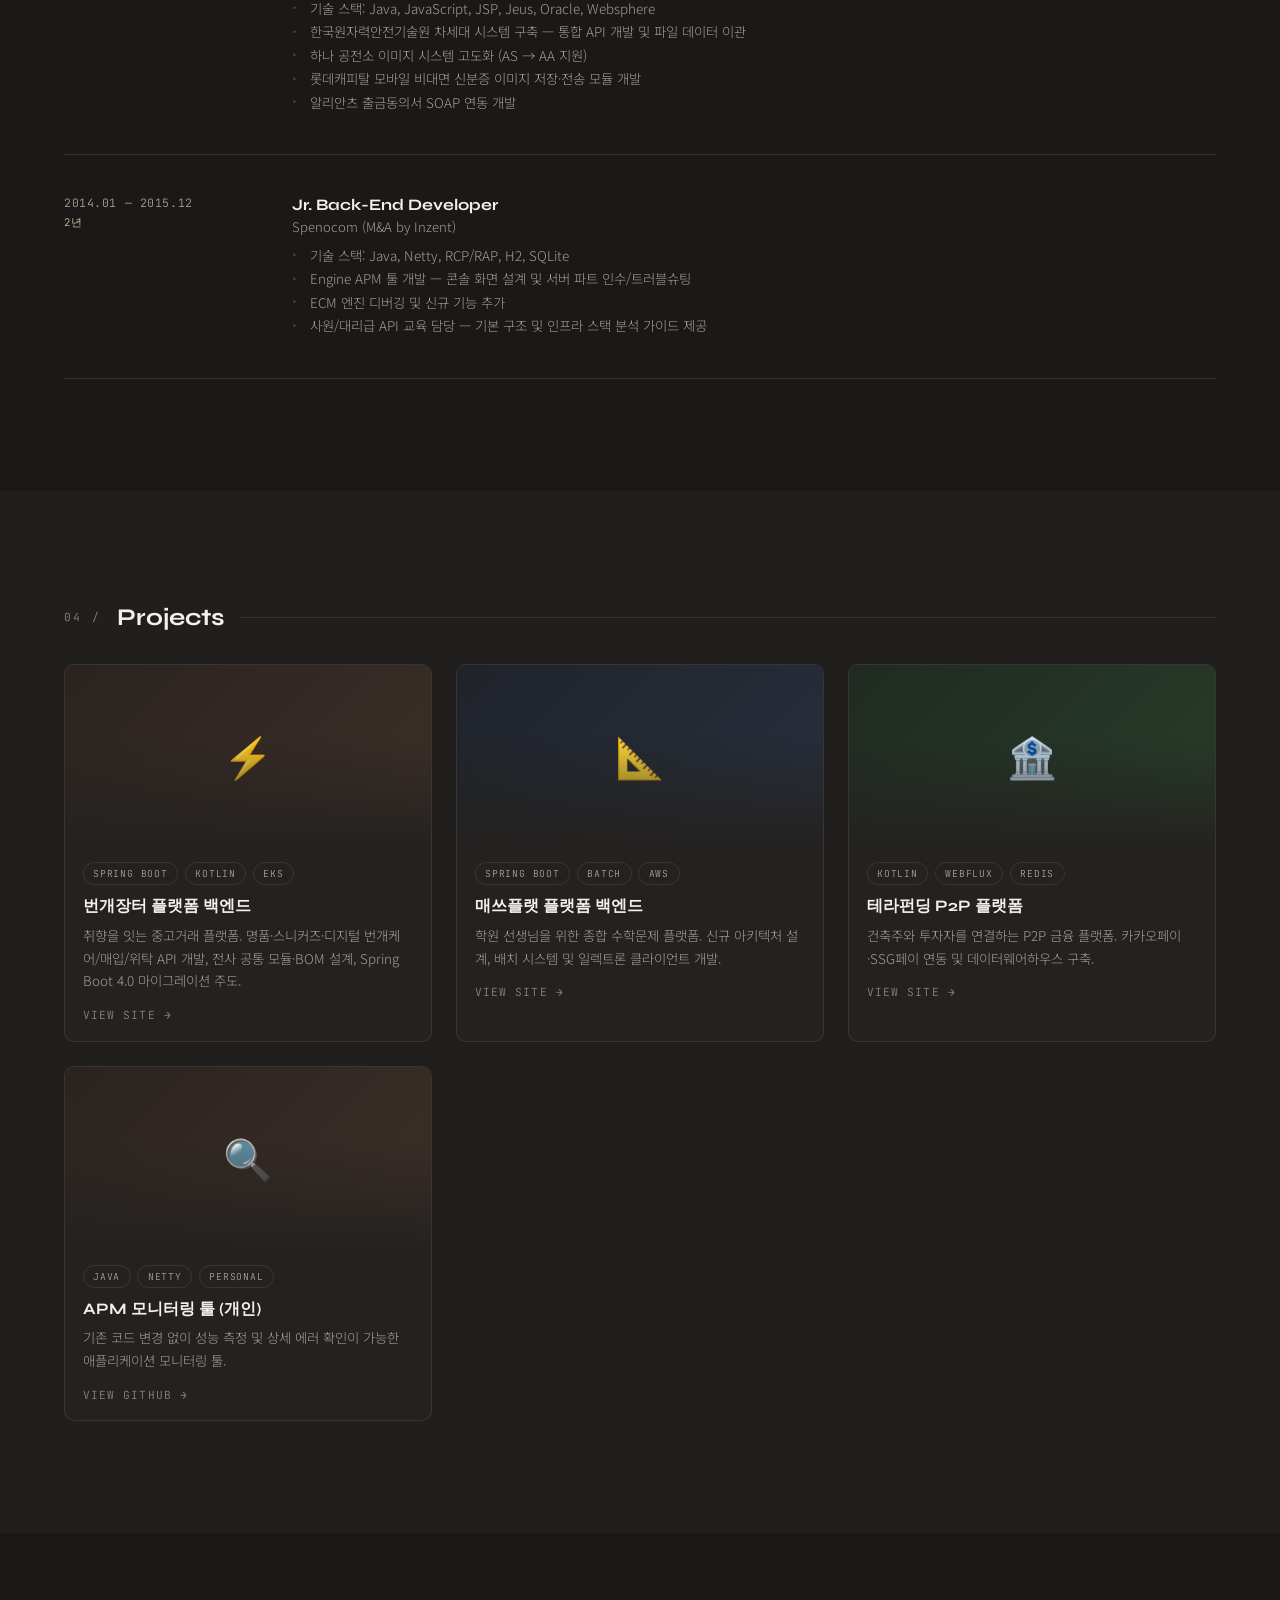
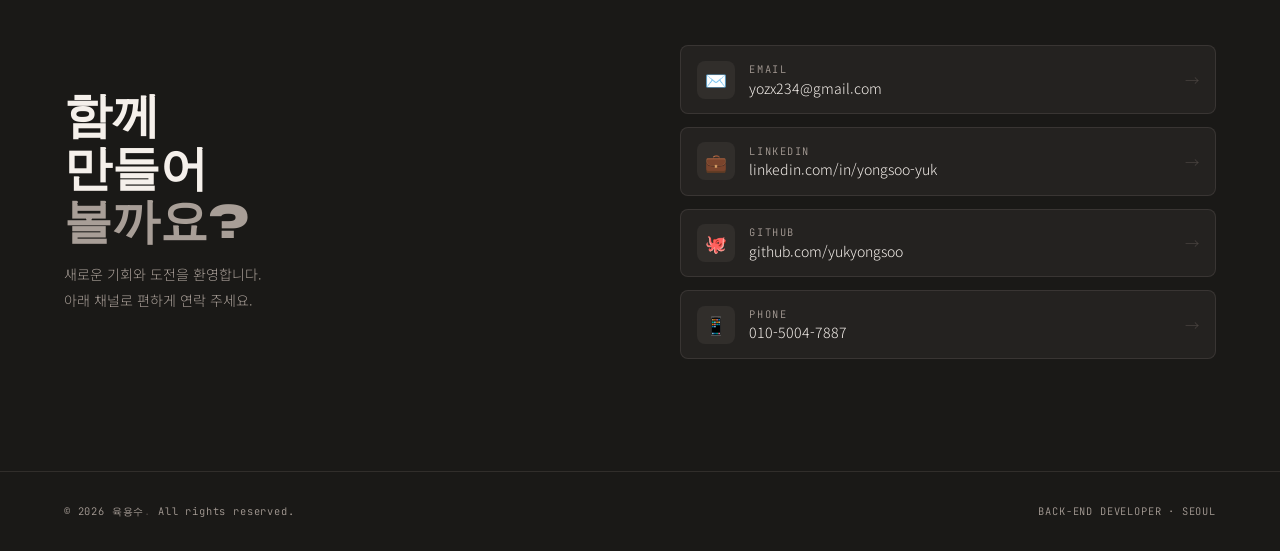
==== commit 1ab94479: "Add blog link to index.html" ====
--- a/index.html
+++ b/index.html
@@ -557,6 +557,9 @@
       <a href="https://www.linkedin.com/in/yongsoo-yuk-320853166" target="_blank" class="info-item" style="text-decoration:none;">
         <span class="info-key">LINKEDIN</span>
         <span class="info-val" style="color:var(--accent2)">linkedin.com/in/yongsoo-yuk →</span>
+      </a>
+      <a href="https://opposite-ranunculus-c5f.notion.site/Blogs-32c7896b43fb80d0837bd44d2584c81d" target="_blank" class="info-item" style="text-decoration:none;">
+        <span class="info-key">Blog</span>
       </a>
     </div>
   </div>
